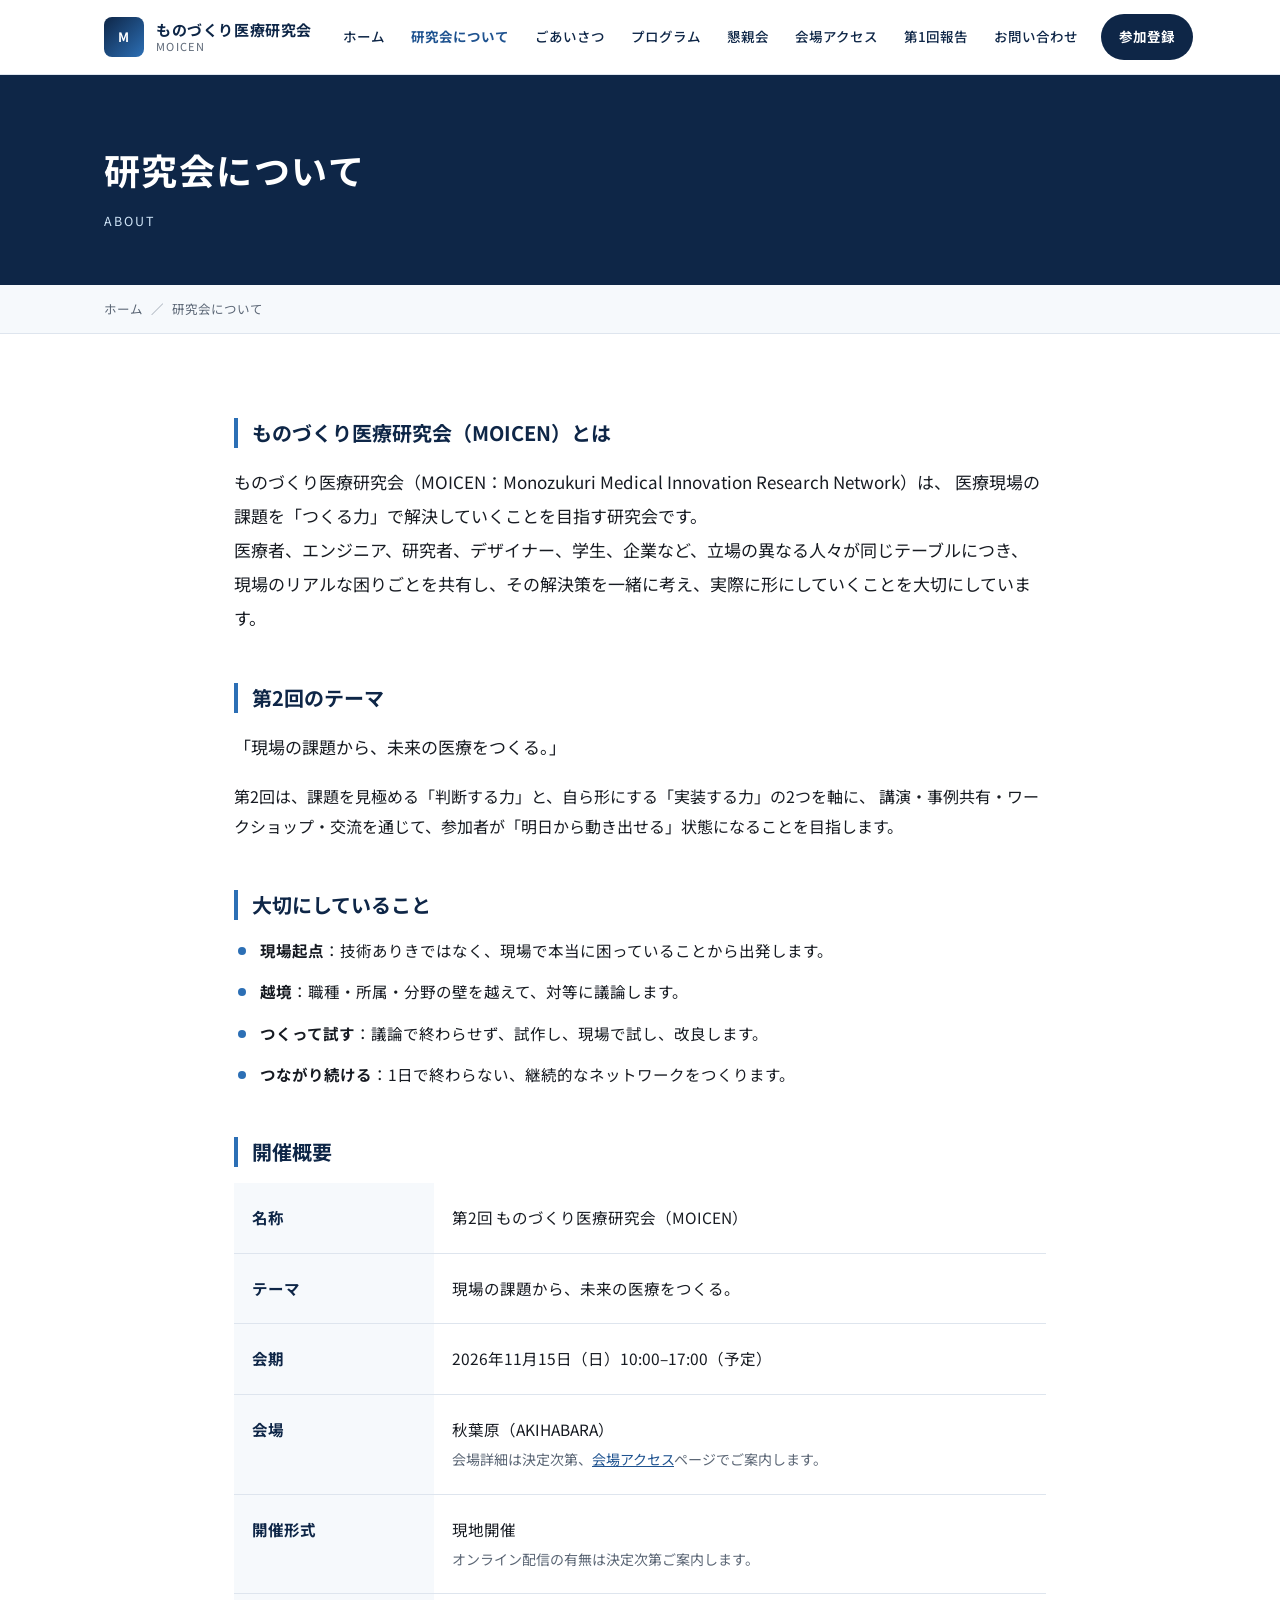
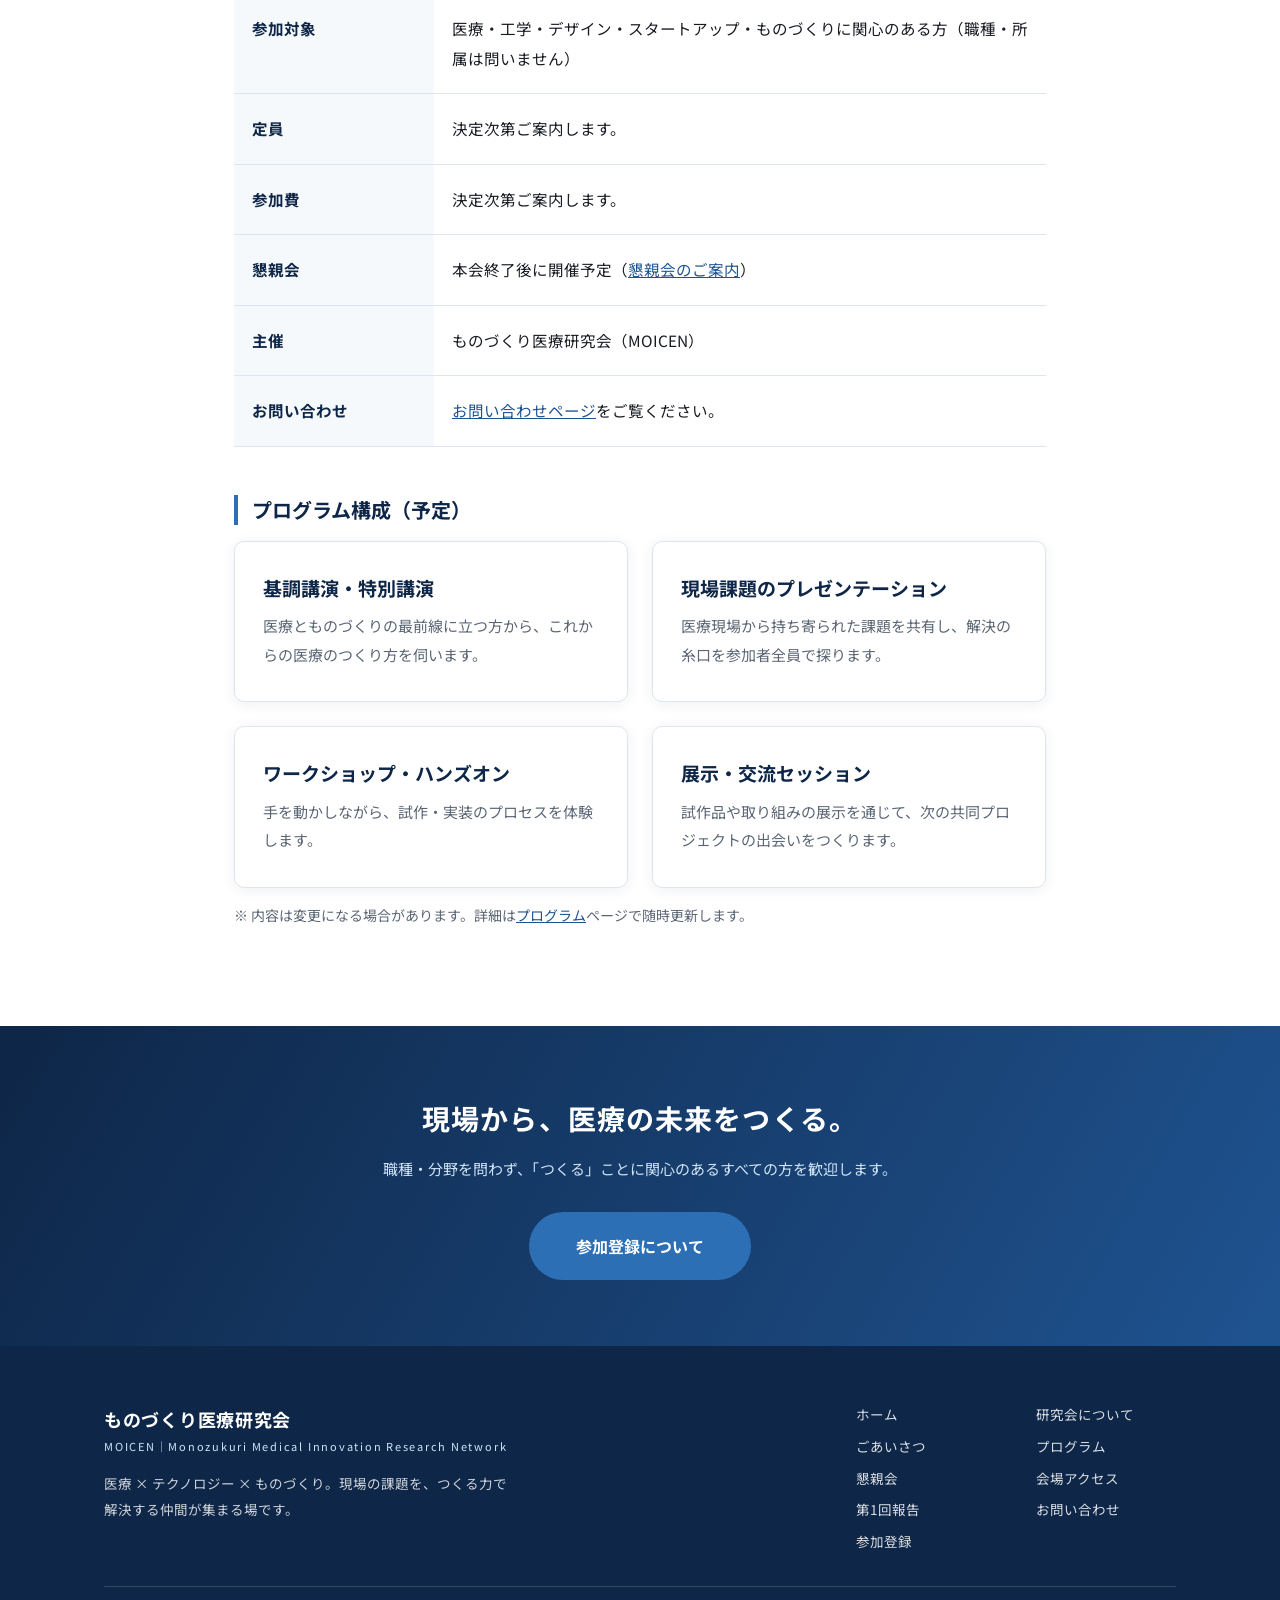
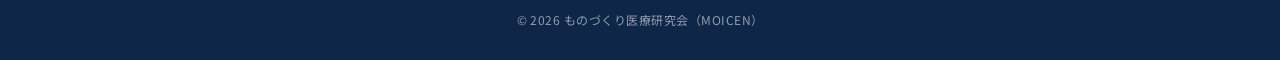
==== about.html @ 5b95f93e "first commit" ====
<!DOCTYPE html>
<html lang="ja">
<head>
<meta charset="UTF-8">
<meta name="viewport" content="width=device-width, initial-scale=1">
<title>研究会について｜第2回 ものづくり医療研究会（MOICEN）</title>
<meta name="description" content="ものづくり医療研究会（MOICEN）の理念と、第2回の開催概要・プログラム構成をご紹介します。">
<meta property="og:title" content="研究会について｜第2回 ものづくり医療研究会（MOICEN）">
<meta property="og:description" content="ものづくり医療研究会（MOICEN）の理念と、第2回の開催概要・プログラム構成をご紹介します。">
<meta property="og:image" content="images/keyvisual.jpg">
<meta property="og:type" content="website">
<link rel="preconnect" href="https://fonts.googleapis.com">
<link rel="preconnect" href="https://fonts.gstatic.com" crossorigin>
<link href="https://fonts.googleapis.com/css2?family=Noto+Sans+JP:wght@400;500;700&display=swap" rel="stylesheet">
<link rel="stylesheet" href="assets/style.css">
</head>
<body>
<header class="site-header">
  <div class="wrap header-inner">
    <a class="brand" href="index.html">
      <span class="brand-mark">M</span>
      <span class="brand-text">
        <span class="brand-name">ものづくり医療研究会</span>
        <span class="brand-sub">MOICEN</span>
      </span>
    </a>
    <button class="nav-toggle" type="button" aria-label="メニューを開く" aria-expanded="false" aria-controls="globalNav"><span></span></button>
    <nav class="nav" id="globalNav">
      <a href="index.html">ホーム</a>
      <a href="about.html" class="current">研究会について</a>
      <a href="greeting.html">ごあいさつ</a>
      <a href="program.html">プログラム</a>
      <a href="social.html">懇親会</a>
      <a href="access.html">会場アクセス</a>
      <a href="report-1st.html">第1回報告</a>
      <a href="contact.html">お問い合わせ</a>
      <a href="registration.html" class="nav-cta">参加登録</a>
    </nav>
  </div>
</header>
<section class="page-head">
  <div class="wrap">
    <h1>研究会について</h1>
    <p>ABOUT</p>
  </div>
</section>
<div class="breadcrumb">
  <ol>
    <li><a href="index.html">ホーム</a></li>
    <li>研究会について</li>
  </ol>
</div>
<section class="section">
  <div class="wrap narrow">
    <h2 class="block-title">ものづくり医療研究会（MOICEN）とは</h2>
    <p class="lead">
      ものづくり医療研究会（MOICEN：Monozukuri Medical Innovation Research Network）は、
      医療現場の課題を「つくる力」で解決していくことを目指す研究会です。<br>
      医療者、エンジニア、研究者、デザイナー、学生、企業など、立場の異なる人々が同じテーブルにつき、
      現場のリアルな困りごとを共有し、その解決策を一緒に考え、実際に形にしていくことを大切にしています。
    </p>

    <h2 class="block-title">第2回のテーマ</h2>
    <p class="lead">「現場の課題から、未来の医療をつくる。」</p>
    <p>
      第2回は、課題を見極める「判断する力」と、自ら形にする「実装する力」の2つを軸に、
      講演・事例共有・ワークショップ・交流を通じて、参加者が「明日から動き出せる」状態になることを目指します。
    </p>

    <h2 class="block-title">大切にしていること</h2>
    <ul class="check">
      <li><strong>現場起点</strong>：技術ありきではなく、現場で本当に困っていることから出発します。</li>
      <li><strong>越境</strong>：職種・所属・分野の壁を越えて、対等に議論します。</li>
      <li><strong>つくって試す</strong>：議論で終わらせず、試作し、現場で試し、改良します。</li>
      <li><strong>つながり続ける</strong>：1日で終わらない、継続的なネットワークをつくります。</li>
    </ul>

    <h2 class="block-title">開催概要</h2>
    <table class="table-outline">
      <tr><th>名称</th><td>第2回 ものづくり医療研究会（MOICEN）</td></tr>
      <tr><th>テーマ</th><td>現場の課題から、未来の医療をつくる。</td></tr>
      <tr><th>会期</th><td>2026年11月15日（日）10:00–17:00（予定）</td></tr>
      <tr><th>会場</th><td>秋葉原（AKIHABARA）<br><span class="muted">会場詳細は決定次第、<a href="access.html">会場アクセス</a>ページでご案内します。</span></td></tr>
      <tr><th>開催形式</th><td>現地開催<br><span class="muted">オンライン配信の有無は決定次第ご案内します。</span></td></tr>
      <tr><th>参加対象</th><td>医療・工学・デザイン・スタートアップ・ものづくりに関心のある方（職種・所属は問いません）</td></tr>
      <tr><th>定員</th><td>決定次第ご案内します。</td></tr>
      <tr><th>参加費</th><td>決定次第ご案内します。</td></tr>
      <tr><th>懇親会</th><td>本会終了後に開催予定（<a href="social.html">懇親会のご案内</a>）</td></tr>
      <tr><th>主催</th><td>ものづくり医療研究会（MOICEN）</td></tr>
      <tr><th>お問い合わせ</th><td><a href="contact.html">お問い合わせページ</a>をご覧ください。</td></tr>
    </table>

    <h2 class="block-title">プログラム構成（予定）</h2>
    <div class="grid grid-2" style="margin-bottom:8px;">
      <div class="card">
        <h3>基調講演・特別講演</h3>
        <p>医療とものづくりの最前線に立つ方から、これからの医療のつくり方を伺います。</p>
      </div>
      <div class="card">
        <h3>現場課題のプレゼンテーション</h3>
        <p>医療現場から持ち寄られた課題を共有し、解決の糸口を参加者全員で探ります。</p>
      </div>
      <div class="card">
        <h3>ワークショップ・ハンズオン</h3>
        <p>手を動かしながら、試作・実装のプロセスを体験します。</p>
      </div>
      <div class="card">
        <h3>展示・交流セッション</h3>
        <p>試作品や取り組みの展示を通じて、次の共同プロジェクトの出会いをつくります。</p>
      </div>
    </div>
    <p class="muted">※ 内容は変更になる場合があります。詳細は<a href="program.html">プログラム</a>ページで随時更新します。</p>
  </div>
</section>

<section class="cta-band">
  <div class="wrap">
    <h2>現場から、医療の未来をつくる。</h2>
    <p>職種・分野を問わず、「つくる」ことに関心のあるすべての方を歓迎します。</p>
    <a class="btn btn-primary btn-lg" href="registration.html">参加登録について</a>
  </div>
</section>
<footer class="site-footer">
  <div class="wrap">
    <div class="footer-top">
      <div class="footer-brand">
        <div class="name">ものづくり医療研究会</div>
        <div class="en">MOICEN｜Monozukuri Medical Innovation Research Network</div>
        <p>医療 × テクノロジー × ものづくり。現場の課題を、つくる力で解決する仲間が集まる場です。</p>
      </div>
      <nav class="footer-nav">
      <a href="index.html">ホーム</a>
      <a href="about.html">研究会について</a>
      <a href="greeting.html">ごあいさつ</a>
      <a href="program.html">プログラム</a>
      <a href="social.html">懇親会</a>
      <a href="access.html">会場アクセス</a>
      <a href="report-1st.html">第1回報告</a>
      <a href="contact.html">お問い合わせ</a>
      <a href="registration.html">参加登録</a>
      </nav>
    </div>
    <div class="copyright">&copy; 2026 ものづくり医療研究会（MOICEN）</div>
  </div>
</footer>
<script src="assets/script.js"></script>
</body>
</html>
---- assets/style.css ----
@charset "UTF-8";

/* =========================================================
   第2回 ものづくり医療研究会 (MOICEN) 公式サイト
   共通スタイルシート
   ========================================================= */

:root {
  --navy:       #0E2647;
  --navy-2:     #1B3A63;
  --blue:       #2C6FB5;
  --blue-dark:  #1F5390;
  --blue-light: #CFE4F7;
  --sky:        #EAF4FC;
  --ink:        #171B22;
  --gray:       #5B6675;
  --gray-light: #8A94A3;
  --line:       #DEE5EE;
  --bg:         #FFFFFF;
  --bg-soft:    #F6F9FC;
  --accent:     #E2574C;

  --wrap: 1120px;
  --radius: 10px;
  --shadow: 0 2px 14px rgba(14, 38, 71, .07);
  --shadow-lg: 0 10px 40px rgba(14, 38, 71, .12);

  --font-jp: "Noto Sans JP", "Hiragino Kaku Gothic ProN", "Hiragino Sans",
             "Yu Gothic", "Meiryo", system-ui, sans-serif;
}

* { box-sizing: border-box; }

html { scroll-behavior: smooth; }

body {
  margin: 0;
  font-family: var(--font-jp);
  color: var(--ink);
  background: var(--bg);
  font-size: 16px;
  line-height: 1.9;
  -webkit-font-smoothing: antialiased;
  text-align: left;
  line-break: strict;
  overflow-wrap: break-word;
}

img { max-width: 100%; height: auto; display: block; }
a { color: var(--blue-dark); }
a:hover { opacity: .8; }

.wrap { width: 100%; max-width: var(--wrap); margin: 0 auto; padding: 0 24px; }
.narrow { max-width: 860px; }

/* ---------- ヘッダー ---------- */
.site-header {
  position: sticky; top: 0; z-index: 100;
  background: rgba(255,255,255,.96);
  backdrop-filter: blur(8px);
  border-bottom: 1px solid var(--line);
}
.header-inner {
  display: flex; align-items: center; justify-content: space-between;
  gap: 20px; height: 74px;
}
.brand { display: flex; align-items: center; gap: 12px; text-decoration: none; color: var(--navy); }
.brand-mark {
  width: 40px; height: 40px; flex: none; border-radius: 8px;
  background: linear-gradient(135deg, var(--navy) 0%, var(--blue) 100%);
  color: #fff; font-weight: 700; font-size: 13px; letter-spacing: .02em;
  display: grid; place-items: center;
}
.brand-text { line-height: 1.25; }
.brand-name { display: block; font-weight: 700; font-size: 15px; letter-spacing: .04em; white-space: nowrap; }
.brand-sub  { display: block; font-size: 11px; color: var(--gray); letter-spacing: .12em; }

.nav { display: flex; align-items: center; gap: 4px; }
.nav a {
  display: block; padding: 8px 11px; font-size: 13.5px; font-weight: 500;
  color: var(--navy); text-decoration: none; border-radius: 6px; white-space: nowrap;
}
.nav a:hover { background: var(--sky); opacity: 1; }
.nav a.current { color: var(--blue-dark); font-weight: 700; }
.nav .nav-cta {
  margin-left: 8px; background: var(--navy); color: #fff; padding: 10px 18px;
  border-radius: 999px; font-weight: 700;
}
.nav .nav-cta:hover { background: var(--blue-dark); }

.nav-toggle {
  display: none; width: 44px; height: 44px; border: 1px solid var(--line);
  background: #fff; border-radius: 8px; cursor: pointer; padding: 0;
}
.nav-toggle span, .nav-toggle span::before, .nav-toggle span::after {
  display: block; width: 20px; height: 2px; background: var(--navy);
  margin: 0 auto; position: relative; transition: .2s;
}
.nav-toggle span::before { content: ""; position: absolute; top: -6px; }
.nav-toggle span::after  { content: ""; position: absolute; top: 6px; }

@media (max-width: 1040px) {
  .nav a { padding: 8px 8px; font-size: 12.5px; }
  .nav .nav-cta { padding: 9px 14px; }
}
@media (max-width: 900px) {
  .nav-toggle { display: block; }
  .nav {
    position: absolute; left: 0; right: 0; top: 74px;
    flex-direction: column; align-items: stretch; gap: 0;
    background: #fff; border-bottom: 1px solid var(--line);
    box-shadow: var(--shadow); padding: 8px 16px 20px;
    display: none;
  }
  .nav.open { display: flex; }
  .nav a { padding: 14px 8px; font-size: 15px; border-bottom: 1px solid var(--line); border-radius: 0; }
  .nav .nav-cta { margin: 14px 0 0; text-align: center; border: 0; border-radius: 999px; }
}

/* ---------- ヒーロー（トップ） ---------- */
.hero { position: relative; background: var(--navy); overflow: hidden; }
.hero-media { position: absolute; inset: 0; }
.hero-media img { width: 100%; height: 100%; object-fit: cover; object-position: center 38%; }
.hero-media::after {
  content: ""; position: absolute; inset: 0;
  background: linear-gradient(105deg, rgba(8,24,46,.88) 0%, rgba(10,32,60,.72) 45%, rgba(14,45,84,.35) 100%);
}
.hero-inner { position: relative; padding: 96px 0 80px; color: #fff; }
.hero-eyebrow {
  display: inline-block; font-size: 13px; letter-spacing: .18em; font-weight: 700;
  border: 1px solid rgba(255,255,255,.5); border-radius: 999px; padding: 6px 16px; margin-bottom: 26px;
}
.hero h1 {
  margin: 0 0 8px; font-size: clamp(30px, 5.2vw, 56px); line-height: 1.25;
  font-weight: 700; letter-spacing: .02em;
}
.hero .hero-en { font-size: 12.5px; letter-spacing: .16em; color: var(--blue-light); margin: 0 0 28px; }
.hero-lead { font-size: clamp(17px, 2.4vw, 23px); font-weight: 500; line-height: 1.7; margin: 0 0 32px; max-width: 30em; }
.hero-facts { display: flex; flex-wrap: wrap; gap: 10px 12px; margin-bottom: 34px; }
.hero-facts span {
  background: rgba(255,255,255,.12); border: 1px solid rgba(255,255,255,.25);
  border-radius: 999px; padding: 8px 18px; font-size: 14px; font-weight: 500;
}
.hero-actions { display: flex; flex-wrap: wrap; gap: 12px; }
@media (max-width: 700px) { .hero-inner { padding: 64px 0 56px; } }

/* ---------- ページヘッダー（下層） ---------- */
.page-head { background: var(--navy); color: #fff; padding: 60px 0 52px; }
.page-head h1 { margin: 0 0 6px; font-size: clamp(24px, 3.6vw, 36px); letter-spacing: .04em; }
.page-head p { margin: 0; font-size: 12.5px; letter-spacing: .16em; color: var(--blue-light); }

.breadcrumb { background: var(--bg-soft); border-bottom: 1px solid var(--line); font-size: 12.5px; color: var(--gray); }
.breadcrumb ol { list-style: none; display: flex; flex-wrap: wrap; gap: 8px; margin: 0; padding: 12px 24px; max-width: var(--wrap); margin-inline: auto; }
.breadcrumb li::after { content: "／"; margin-left: 8px; color: var(--gray-light); }
.breadcrumb li:last-child::after { content: ""; }
.breadcrumb a { color: var(--gray); text-decoration: none; }

/* ---------- ボタン ---------- */
.btn {
  display: inline-flex; align-items: center; justify-content: center; gap: 8px;
  padding: 15px 34px; border-radius: 999px; font-weight: 700; font-size: 15px;
  text-decoration: none; border: 1.5px solid transparent; transition: .18s; cursor: pointer;
}
.btn-primary { background: var(--blue); color: #fff; }
.btn-primary:hover { background: var(--blue-dark); opacity: 1; }
.btn-ghost { border-color: rgba(255,255,255,.6); color: #fff; }
.btn-ghost:hover { background: rgba(255,255,255,.12); opacity: 1; }
.btn-outline { border-color: var(--navy); color: var(--navy); background: #fff; }
.btn-outline:hover { background: var(--navy); color: #fff; opacity: 1; }
.btn-lg { padding: 18px 46px; font-size: 16px; }
.btn[aria-disabled="true"] { background: #C7D0DB; border-color: #C7D0DB; color: #fff; pointer-events: none; }

/* ---------- セクション共通 ---------- */
.section { padding: 84px 0; }
.section-soft { background: var(--bg-soft); }
.section-sky { background: var(--sky); }
@media (max-width: 700px) { .section { padding: 56px 0; } }

.section-title { margin: 0 0 8px; font-size: clamp(22px, 3.2vw, 32px); letter-spacing: .04em; color: var(--navy); }
.section-en { margin: 0 0 36px; font-size: 12px; letter-spacing: .2em; color: var(--blue); font-weight: 700; }
.section-head { margin-bottom: 40px; }
.section-head .section-en { margin-bottom: 6px; }
.section-head .section-title { margin-bottom: 0; }
.lead { font-size: 17px; line-height: 2; color: var(--ink); }

h2.block-title {
  font-size: 20px; color: var(--navy); margin: 48px 0 16px; padding-left: 14px;
  border-left: 4px solid var(--blue); line-height: 1.5;
}
h2.block-title:first-child { margin-top: 0; }
h3.sub-title { font-size: 17px; color: var(--navy-2); margin: 32px 0 10px; }

/* ---------- お知らせ ---------- */
.news-list { list-style: none; margin: 0; padding: 0; }
.news-list li { border-bottom: 1px solid var(--line); padding: 18px 4px; display: flex; gap: 20px; flex-wrap: wrap; }
.news-list time { color: var(--gray); font-size: 14px; min-width: 110px; letter-spacing: .04em; }
.news-tag {
  font-size: 11px; font-weight: 700; letter-spacing: .08em; padding: 3px 10px; border-radius: 4px;
  background: var(--sky); color: var(--blue-dark); align-self: center;
}
.news-tag.is-new { background: var(--accent); color: #fff; }
.news-body { flex: 1 1 320px; }

/* ---------- 概要テーブル ---------- */
.table-outline { width: 100%; border-collapse: collapse; background: #fff; }
.table-outline th, .table-outline td {
  border-bottom: 1px solid var(--line); padding: 20px 18px; text-align: left; vertical-align: top; font-size: 15.5px;
}
.table-outline th { width: 200px; background: var(--bg-soft); color: var(--navy); font-weight: 700; white-space: nowrap; }
@media (max-width: 640px) {
  .table-outline th, .table-outline td { display: block; width: 100%; border-bottom: 0; padding: 14px 16px; }
  .table-outline th { padding-bottom: 4px; }
  .table-outline tr { display: block; border-bottom: 1px solid var(--line); }
}

/* ---------- カード ---------- */
.grid { display: grid; gap: 24px; }
.grid-2 { grid-template-columns: repeat(2, 1fr); }
.grid-3 { grid-template-columns: repeat(3, 1fr); }
@media (max-width: 860px) { .grid-2, .grid-3 { grid-template-columns: 1fr; } }

.card {
  background: #fff; border: 1px solid var(--line); border-radius: var(--radius);
  padding: 32px 28px; box-shadow: var(--shadow);
}
.card h3 { margin: 0 0 10px; font-size: 19px; color: var(--navy); line-height: 1.5; }
.card p { margin: 0; font-size: 15px; color: var(--gray); }
.card-icon {
  width: 54px; height: 54px; border-radius: 50%; background: var(--blue-light);
  display: grid; place-items: center; margin-bottom: 18px; font-size: 22px; color: var(--navy);
}
.card-num { font-size: 12px; font-weight: 700; letter-spacing: .18em; color: var(--blue); display: block; margin-bottom: 8px; }

/* ---------- 訴求ブロック ---------- */
.pillars { display: grid; grid-template-columns: repeat(2, 1fr); gap: 28px; }
@media (max-width: 860px) { .pillars { grid-template-columns: 1fr; } }
.pillar { background: #fff; border-radius: var(--radius); padding: 34px 30px; border: 1px solid var(--line); }
.pillar .label { font-size: 14px; color: var(--gray); }
.pillar .power { font-size: 25px; font-weight: 700; color: var(--navy); margin: 4px 0 14px; letter-spacing: .02em; }
.pillar p { margin: 0; font-size: 15px; color: var(--gray); }

/* ---------- タイムテーブル ---------- */
.timetable { width: 100%; border-collapse: collapse; }
.timetable th, .timetable td { border: 1px solid var(--line); padding: 16px; font-size: 15px; vertical-align: top; }
.timetable thead th { background: var(--navy); color: #fff; font-weight: 700; }
.timetable td.time { width: 150px; white-space: nowrap; color: var(--blue-dark); font-weight: 700; background: var(--bg-soft); }
@media (max-width: 640px) {
  .timetable, .timetable tbody, .timetable tr, .timetable td { display: block; width: 100%; }
  .timetable thead { display: none; }
  .timetable tr { margin-bottom: 14px; border: 1px solid var(--line); border-radius: 8px; overflow: hidden; }
  .timetable td { border: 0; border-bottom: 1px solid var(--line); }
  .timetable td.time { width: 100%; }
}

/* ---------- 準備中バッジ ---------- */
.coming {
  border: 1px dashed var(--blue); background: var(--sky); border-radius: var(--radius);
  padding: 30px 26px; text-align: center; color: var(--navy);
}
.coming strong { display: block; font-size: 17px; margin-bottom: 6px; letter-spacing: .04em; }
.coming p { margin: 0; font-size: 14.5px; color: var(--gray); }

.notice {
  background: #fff; border: 1px solid var(--line); border-left: 4px solid var(--accent);
  border-radius: 6px; padding: 20px 22px; font-size: 15px;
}
.notice p:first-child { margin-top: 0; }
.notice p:last-child { margin-bottom: 0; }

/* ---------- 定義リスト・箇条書き ---------- */
ul.check { list-style: none; padding: 0; margin: 0; }
ul.check li { position: relative; padding-left: 26px; margin-bottom: 12px; font-size: 15.5px; }
ul.check li::before {
  content: ""; position: absolute; left: 4px; top: .72em;
  width: 8px; height: 8px; border-radius: 50%; background: var(--blue);
}
ol.steps { counter-reset: step; list-style: none; padding: 0; margin: 0; }
ol.steps li { position: relative; padding-left: 52px; margin-bottom: 26px; }
ol.steps li::before {
  counter-increment: step; content: "STEP " counter(step);
  position: absolute; left: 0; top: 2px; font-size: 10.5px; font-weight: 700;
  color: #fff; background: var(--blue); border-radius: 4px; padding: 3px 6px; letter-spacing: .06em;
}
ol.steps h3 { margin: 0 0 4px; font-size: 17px; color: var(--navy); }
ol.steps p { margin: 0; font-size: 15px; color: var(--gray); }

/* ---------- CTA 帯 ---------- */
.cta-band { background: linear-gradient(120deg, var(--navy) 0%, var(--blue-dark) 100%); color: #fff; padding: 66px 0; text-align: center; }
.cta-band h2 { margin: 0 0 10px; font-size: clamp(20px, 3vw, 28px); letter-spacing: .04em; }
.cta-band p { margin: 0 0 28px; color: var(--blue-light); font-size: 15px; }

/* ---------- フッター ---------- */
.site-footer { background: var(--navy); color: rgba(255,255,255,.8); padding: 56px 0 28px; font-size: 14px; }
.footer-top { display: flex; flex-wrap: wrap; gap: 40px; justify-content: space-between; padding-bottom: 32px; border-bottom: 1px solid rgba(255,255,255,.16); }
.footer-brand .name { color: #fff; font-size: 18px; font-weight: 700; letter-spacing: .04em; }
.footer-brand .en { font-size: 11px; letter-spacing: .16em; color: var(--blue-light); }
.footer-brand p { margin: 14px 0 0; font-size: 13.5px; max-width: 30em; }
.footer-nav { display: grid; grid-template-columns: repeat(2, minmax(140px, auto)); gap: 6px 40px; }
.footer-nav a { color: rgba(255,255,255,.85); text-decoration: none; font-size: 13.5px; }
.footer-nav a:hover { color: #fff; }
.copyright { padding-top: 22px; font-size: 12px; color: rgba(255,255,255,.55); text-align: center; letter-spacing: .04em; }

/* ---------- ユーティリティ ---------- */
.mt-0 { margin-top: 0; }
.mb-0 { margin-bottom: 0; }
.center { text-align: center; }
.muted { color: var(--gray); font-size: 14px; }
.edit-note { font-size: 12.5px; color: var(--gray-light); }
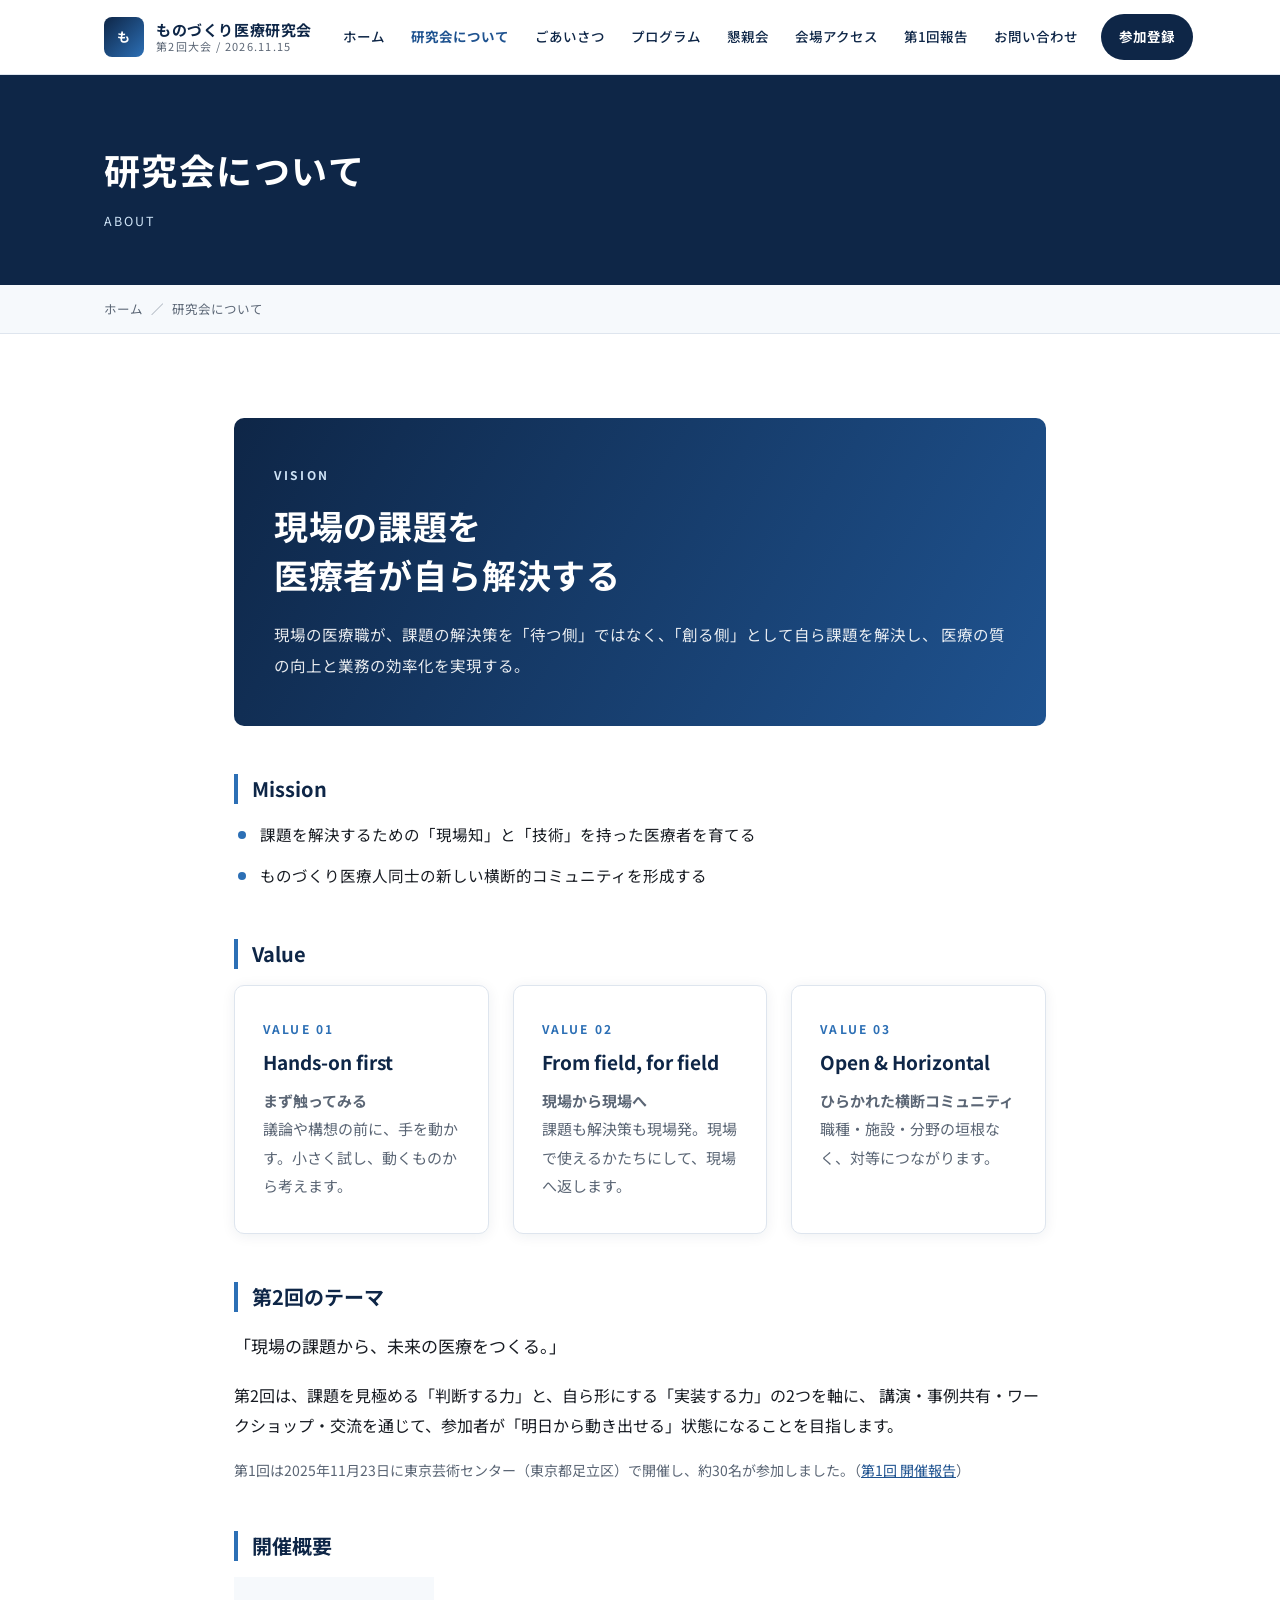
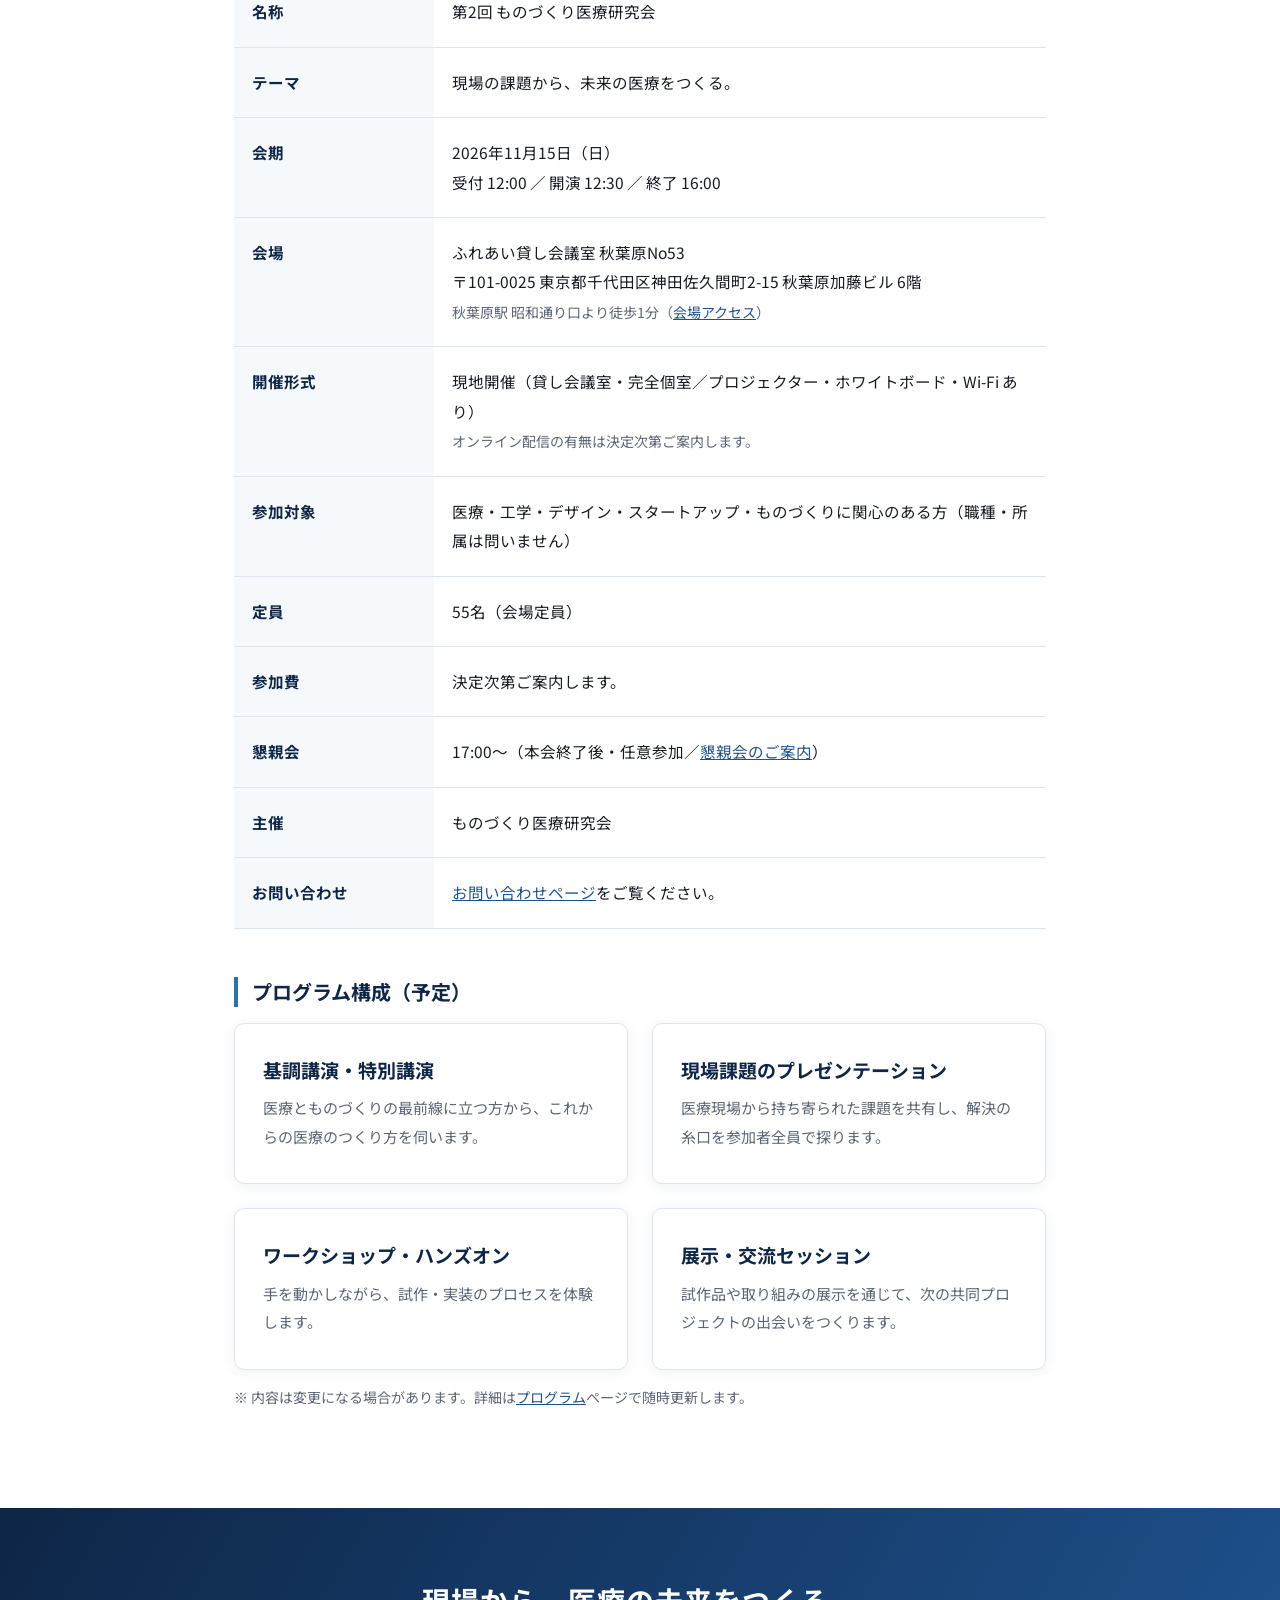
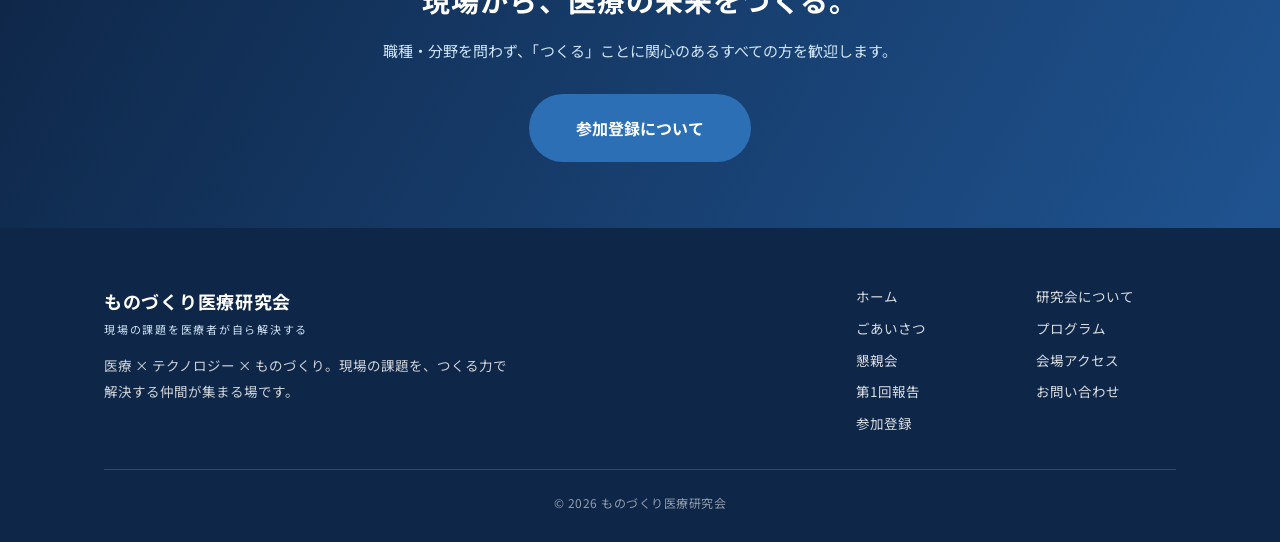
==== commit 19556c00: "modified about" ====
--- a/about.html
+++ b/about.html
@@ -3,10 +3,10 @@
 <head>
 <meta charset="UTF-8">
 <meta name="viewport" content="width=device-width, initial-scale=1">
-<title>研究会について｜第2回 ものづくり医療研究会（MOICEN）</title>
-<meta name="description" content="ものづくり医療研究会（MOICEN）の理念と、第2回の開催概要・プログラム構成をご紹介します。">
-<meta property="og:title" content="研究会について｜第2回 ものづくり医療研究会（MOICEN）">
-<meta property="og:description" content="ものづくり医療研究会（MOICEN）の理念と、第2回の開催概要・プログラム構成をご紹介します。">
+<title>研究会について｜第2回 ものづくり医療研究会</title>
+<meta name="description" content="ものづくり医療研究会の理念と、第2回の開催概要・プログラム構成をご紹介します。">
+<meta property="og:title" content="研究会について｜第2回 ものづくり医療研究会">
+<meta property="og:description" content="ものづくり医療研究会の理念と、第2回の開催概要・プログラム構成をご紹介します。">
 <meta property="og:image" content="images/keyvisual.jpg">
 <meta property="og:type" content="website">
 <link rel="preconnect" href="https://fonts.googleapis.com">
@@ -18,10 +18,10 @@
 <header class="site-header">
   <div class="wrap header-inner">
     <a class="brand" href="index.html">
-      <span class="brand-mark">M</span>
+      <span class="brand-mark">も</span>
       <span class="brand-text">
         <span class="brand-name">ものづくり医療研究会</span>
-        <span class="brand-sub">MOICEN</span>
+        <span class="brand-sub">第2回大会 / 2026.11.15</span>
       </span>
     </a>
     <button class="nav-toggle" type="button" aria-label="メニューを開く" aria-expanded="false" aria-controls="globalNav"><span></span></button>
@@ -52,13 +52,39 @@
 </div>
 <section class="section">
   <div class="wrap narrow">
-    <h2 class="block-title">ものづくり医療研究会（MOICEN）とは</h2>
-    <p class="lead">
-      ものづくり医療研究会（MOICEN：Monozukuri Medical Innovation Research Network）は、
-      医療現場の課題を「つくる力」で解決していくことを目指す研究会です。<br>
-      医療者、エンジニア、研究者、デザイナー、学生、企業など、立場の異なる人々が同じテーブルにつき、
-      現場のリアルな困りごとを共有し、その解決策を一緒に考え、実際に形にしていくことを大切にしています。
-    </p>
+    <div class="vision">
+      <p class="vision-en">VISION</p>
+      <p class="vision-copy">現場の課題を<br>医療者が自ら解決する</p>
+      <p class="vision-text">
+        現場の医療職が、課題の解決策を「待つ側」ではなく、「創る側」として自ら課題を解決し、
+        医療の質の向上と業務の効率化を実現する。
+      </p>
+    </div>
+
+    <h2 class="block-title">Mission</h2>
+    <ul class="check">
+      <li>課題を解決するための「現場知」と「技術」を持った医療者を育てる</li>
+      <li>ものづくり医療人同士の新しい横断的コミュニティを形成する</li>
+    </ul>
+
+    <h2 class="block-title">Value</h2>
+    <div class="grid grid-3">
+      <div class="card">
+        <span class="card-num">VALUE 01</span>
+        <h3>Hands-on first</h3>
+        <p><strong>まず触ってみる</strong><br>議論や構想の前に、手を動かす。小さく試し、動くものから考えます。</p>
+      </div>
+      <div class="card">
+        <span class="card-num">VALUE 02</span>
+        <h3>From field, for field</h3>
+        <p><strong>現場から現場へ</strong><br>課題も解決策も現場発。現場で使えるかたちにして、現場へ返します。</p>
+      </div>
+      <div class="card">
+        <span class="card-num">VALUE 03</span>
+        <h3>Open &amp; Horizontal</h3>
+        <p><strong>ひらかれた横断コミュニティ</strong><br>職種・施設・分野の垣根なく、対等につながります。</p>
+      </div>
+    </div>
 
     <h2 class="block-title">第2回のテーマ</h2>
     <p class="lead">「現場の課題から、未来の医療をつくる。」</p>
@@ -66,27 +92,22 @@
       第2回は、課題を見極める「判断する力」と、自ら形にする「実装する力」の2つを軸に、
       講演・事例共有・ワークショップ・交流を通じて、参加者が「明日から動き出せる」状態になることを目指します。
     </p>
-
-    <h2 class="block-title">大切にしていること</h2>
-    <ul class="check">
-      <li><strong>現場起点</strong>：技術ありきではなく、現場で本当に困っていることから出発します。</li>
-      <li><strong>越境</strong>：職種・所属・分野の壁を越えて、対等に議論します。</li>
-      <li><strong>つくって試す</strong>：議論で終わらせず、試作し、現場で試し、改良します。</li>
-      <li><strong>つながり続ける</strong>：1日で終わらない、継続的なネットワークをつくります。</li>
-    </ul>
+    <p class="muted">
+      第1回は2025年11月23日に東京芸術センター（東京都足立区）で開催し、約30名が参加しました。（<a href="report-1st.html">第1回 開催報告</a>）
+    </p>
 
     <h2 class="block-title">開催概要</h2>
     <table class="table-outline">
-      <tr><th>名称</th><td>第2回 ものづくり医療研究会（MOICEN）</td></tr>
+      <tr><th>名称</th><td>第2回 ものづくり医療研究会</td></tr>
       <tr><th>テーマ</th><td>現場の課題から、未来の医療をつくる。</td></tr>
-      <tr><th>会期</th><td>2026年11月15日（日）10:00–17:00（予定）</td></tr>
-      <tr><th>会場</th><td>秋葉原（AKIHABARA）<br><span class="muted">会場詳細は決定次第、<a href="access.html">会場アクセス</a>ページでご案内します。</span></td></tr>
-      <tr><th>開催形式</th><td>現地開催<br><span class="muted">オンライン配信の有無は決定次第ご案内します。</span></td></tr>
+      <tr><th>会期</th><td>2026年11月15日（日）<br>受付 12:00 ／ 開演 12:30 ／ 終了 16:00</td></tr>
+      <tr><th>会場</th><td>ふれあい貸し会議室 秋葉原No53<br>〒101-0025 東京都千代田区神田佐久間町2-15 秋葉原加藤ビル 6階<br><span class="muted">秋葉原駅 昭和通り口より徒歩1分（<a href="access.html">会場アクセス</a>）</span></td></tr>
+      <tr><th>開催形式</th><td>現地開催（貸し会議室・完全個室／プロジェクター・ホワイトボード・Wi-Fi あり）<br><span class="muted">オンライン配信の有無は決定次第ご案内します。</span></td></tr>
       <tr><th>参加対象</th><td>医療・工学・デザイン・スタートアップ・ものづくりに関心のある方（職種・所属は問いません）</td></tr>
-      <tr><th>定員</th><td>決定次第ご案内します。</td></tr>
+      <tr><th>定員</th><td>55名（会場定員）</td></tr>
       <tr><th>参加費</th><td>決定次第ご案内します。</td></tr>
-      <tr><th>懇親会</th><td>本会終了後に開催予定（<a href="social.html">懇親会のご案内</a>）</td></tr>
-      <tr><th>主催</th><td>ものづくり医療研究会（MOICEN）</td></tr>
+      <tr><th>懇親会</th><td>17:00〜（本会終了後・任意参加／<a href="social.html">懇親会のご案内</a>）</td></tr>
+      <tr><th>主催</th><td>ものづくり医療研究会</td></tr>
       <tr><th>お問い合わせ</th><td><a href="contact.html">お問い合わせページ</a>をご覧ください。</td></tr>
     </table>
 
@@ -125,7 +146,7 @@
     <div class="footer-top">
       <div class="footer-brand">
         <div class="name">ものづくり医療研究会</div>
-        <div class="en">MOICEN｜Monozukuri Medical Innovation Research Network</div>
+        <div class="en">現場の課題を医療者が自ら解決する</div>
         <p>医療 × テクノロジー × ものづくり。現場の課題を、つくる力で解決する仲間が集まる場です。</p>
       </div>
       <nav class="footer-nav">
@@ -140,7 +161,7 @@
       <a href="registration.html">参加登録</a>
       </nav>
     </div>
-    <div class="copyright">&copy; 2026 ものづくり医療研究会（MOICEN）</div>
+    <div class="copyright">&copy; 2026 ものづくり医療研究会</div>
   </div>
 </footer>
 <script src="assets/script.js"></script>
--- a/assets/style.css
+++ b/assets/style.css
@@ -1,7 +1,7 @@
 @charset "UTF-8";
 
 /* =========================================================
-   第2回 ものづくり医療研究会 (MOICEN) 公式サイト
+   第2回 ものづくり医療研究会 公式サイト
    共通スタイルシート
    ========================================================= */
 
@@ -252,6 +252,24 @@
   .timetable td.time { width: 100%; }
 }
 
+/* ---------- ビジョン ---------- */
+.vision {
+  background: linear-gradient(120deg, var(--navy) 0%, var(--blue-dark) 100%);
+  color: #fff; border-radius: var(--radius); padding: 46px 40px; margin-bottom: 8px;
+}
+.vision-en { margin: 0 0 14px; font-size: 12px; letter-spacing: .22em; font-weight: 700; color: var(--blue-light); }
+.vision-copy { margin: 0 0 20px; font-size: clamp(24px, 3.6vw, 34px); font-weight: 700; line-height: 1.45; letter-spacing: .02em; }
+.vision-text { margin: 0; font-size: 15.5px; line-height: 1.95; color: rgba(255,255,255,.9); }
+@media (max-width: 640px) { .vision { padding: 32px 24px; } }
+
+/* ---------- 地図 ---------- */
+.map-frame {
+  position: relative; border: 1px solid var(--line); border-radius: var(--radius);
+  overflow: hidden; aspect-ratio: 16 / 9; background: var(--bg-soft); margin-bottom: 14px;
+}
+.map-frame iframe { position: absolute; inset: 0; width: 100%; height: 100%; border: 0; }
+@media (max-width: 600px) { .map-frame { aspect-ratio: 4 / 3; } }
+
 /* ---------- 準備中バッジ ---------- */
 .coming {
   border: 1px dashed var(--blue); background: var(--sky); border-radius: var(--radius);
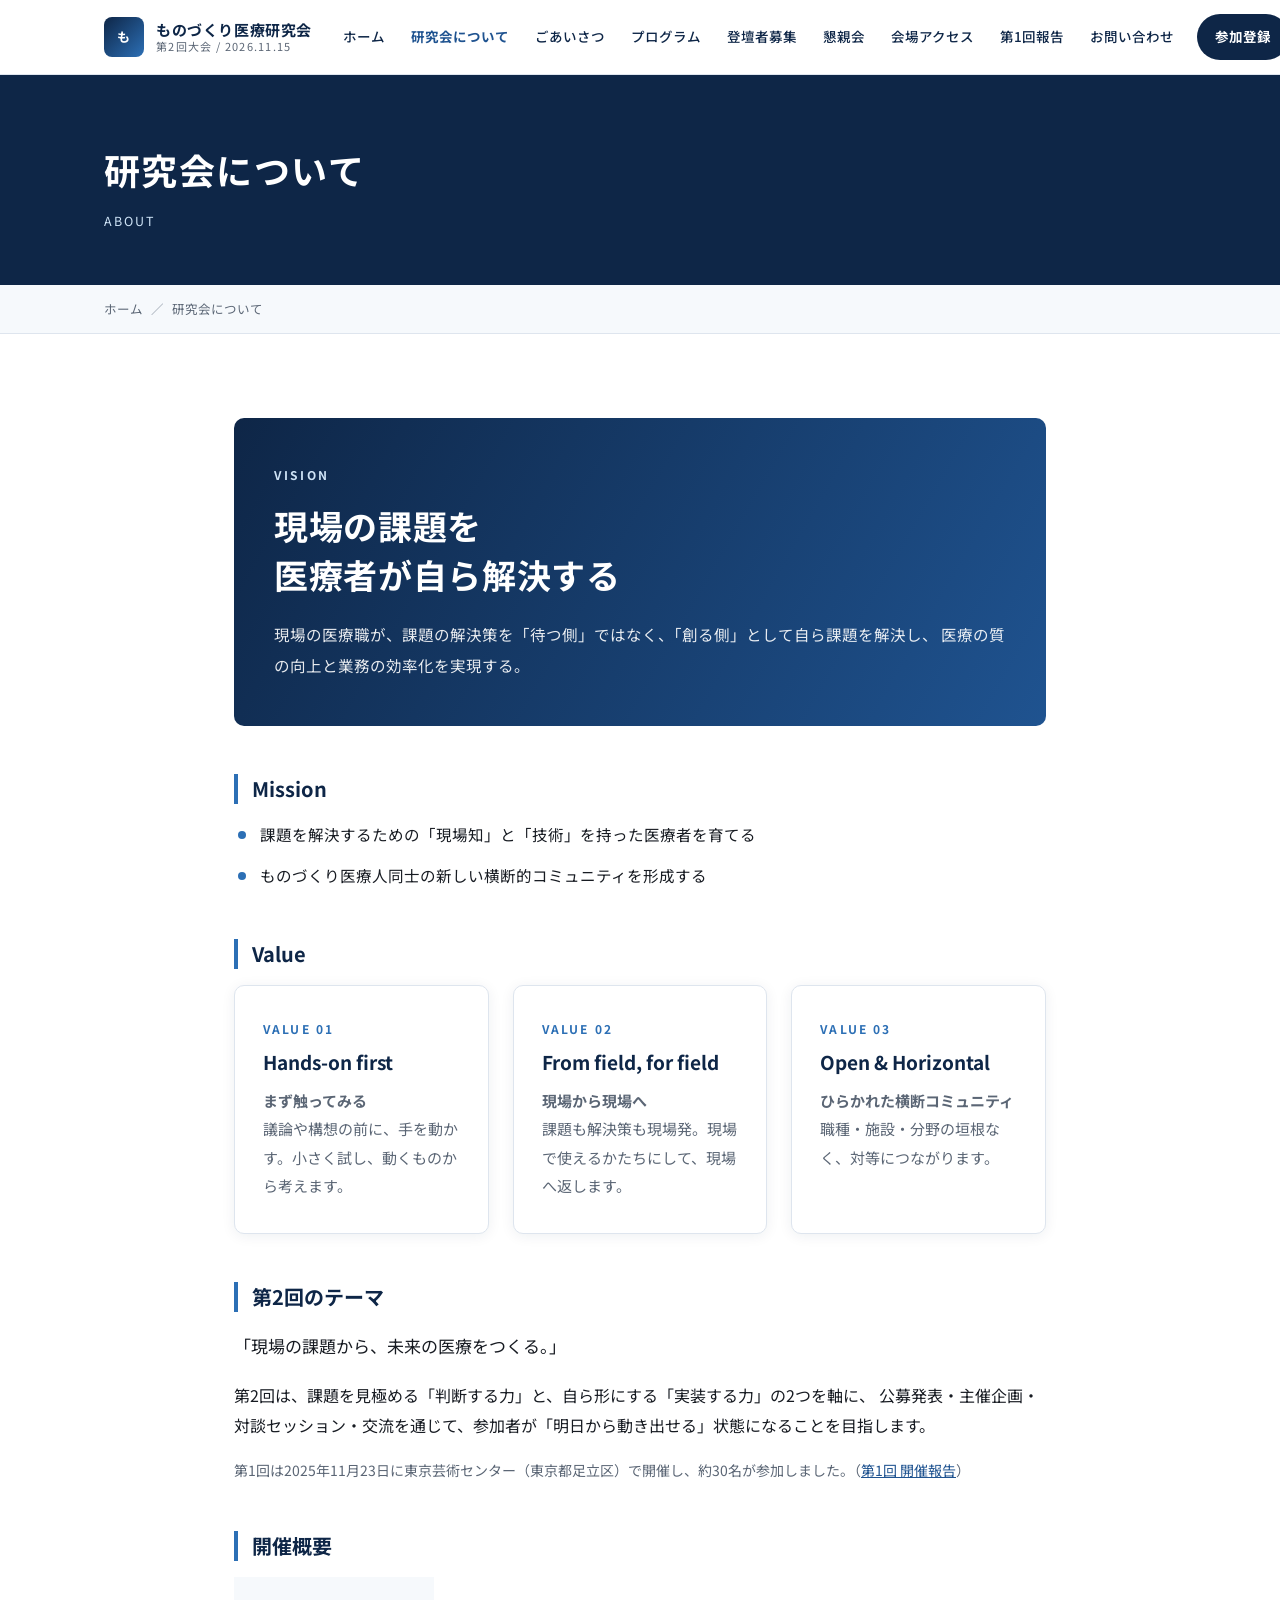
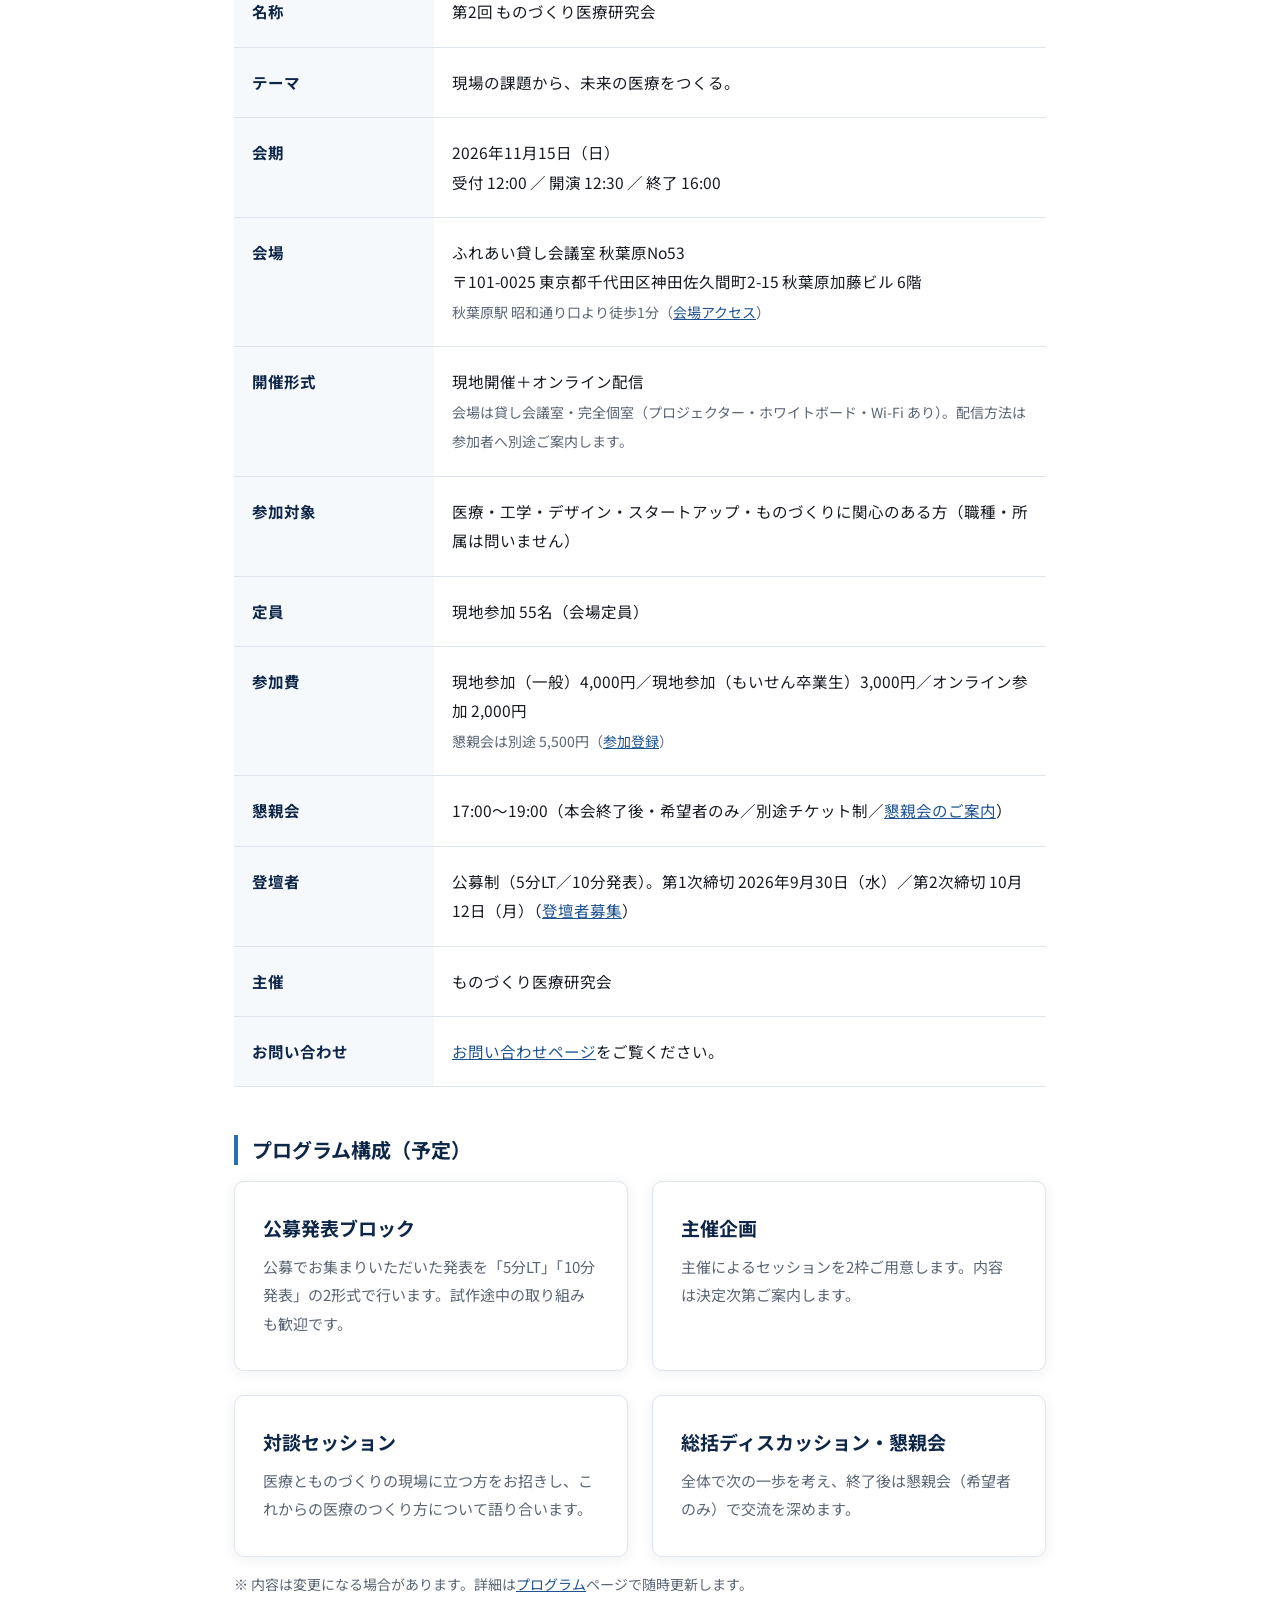
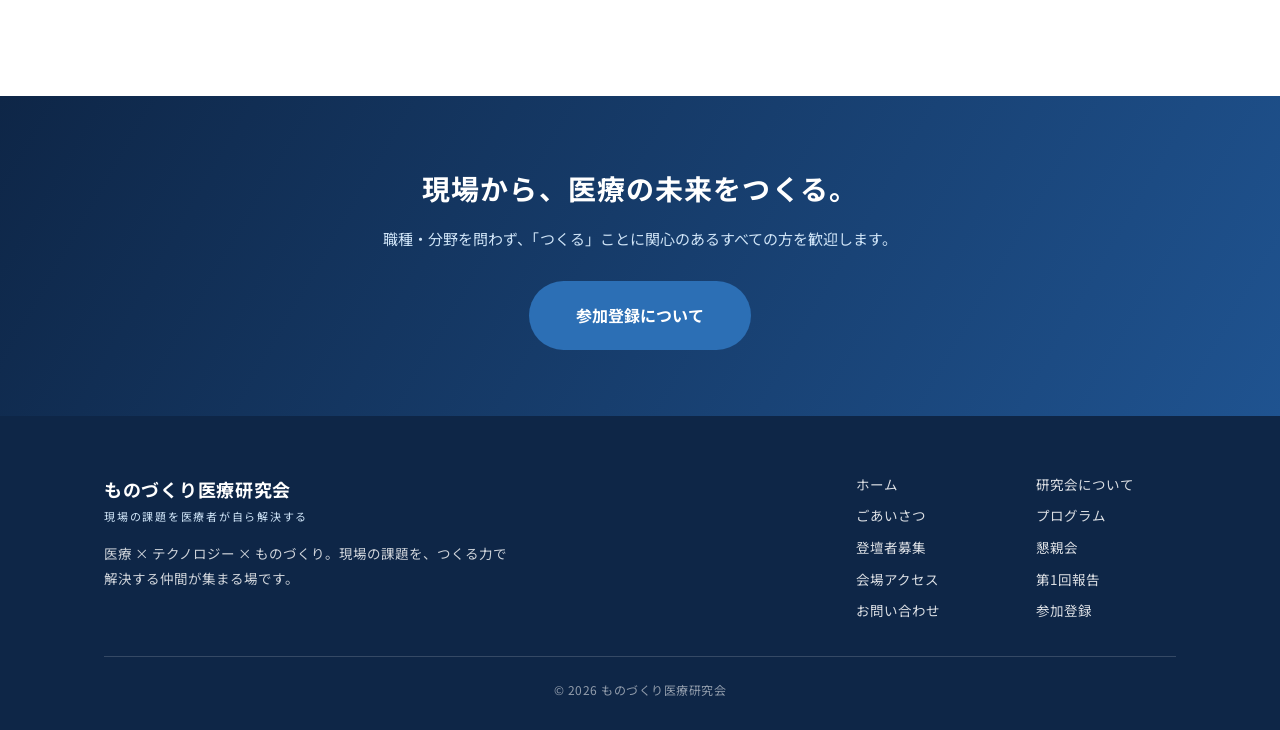
==== commit e0bf7e7c: "第2回の確定情報を反映（公募・オンライン配信・参加費・懇親会・キャンセル規定） - 登壇者募集ページ（call-for-presentations.html）を新設、全ページのナビに追加 - prog" ====
--- a/about.html
+++ b/about.html
@@ -30,6 +30,7 @@
       <a href="about.html" class="current">研究会について</a>
       <a href="greeting.html">ごあいさつ</a>
       <a href="program.html">プログラム</a>
+      <a href="call-for-presentations.html">登壇者募集</a>
       <a href="social.html">懇親会</a>
       <a href="access.html">会場アクセス</a>
       <a href="report-1st.html">第1回報告</a>
@@ -90,7 +91,7 @@
     <p class="lead">「現場の課題から、未来の医療をつくる。」</p>
     <p>
       第2回は、課題を見極める「判断する力」と、自ら形にする「実装する力」の2つを軸に、
-      講演・事例共有・ワークショップ・交流を通じて、参加者が「明日から動き出せる」状態になることを目指します。
+      公募発表・主催企画・対談セッション・交流を通じて、参加者が「明日から動き出せる」状態になることを目指します。
     </p>
     <p class="muted">
       第1回は2025年11月23日に東京芸術センター（東京都足立区）で開催し、約30名が参加しました。（<a href="report-1st.html">第1回 開催報告</a>）
@@ -102,11 +103,12 @@
       <tr><th>テーマ</th><td>現場の課題から、未来の医療をつくる。</td></tr>
       <tr><th>会期</th><td>2026年11月15日（日）<br>受付 12:00 ／ 開演 12:30 ／ 終了 16:00</td></tr>
       <tr><th>会場</th><td>ふれあい貸し会議室 秋葉原No53<br>〒101-0025 東京都千代田区神田佐久間町2-15 秋葉原加藤ビル 6階<br><span class="muted">秋葉原駅 昭和通り口より徒歩1分（<a href="access.html">会場アクセス</a>）</span></td></tr>
-      <tr><th>開催形式</th><td>現地開催（貸し会議室・完全個室／プロジェクター・ホワイトボード・Wi-Fi あり）<br><span class="muted">オンライン配信の有無は決定次第ご案内します。</span></td></tr>
+      <tr><th>開催形式</th><td>現地開催＋オンライン配信<br><span class="muted">会場は貸し会議室・完全個室（プロジェクター・ホワイトボード・Wi-Fi あり）。配信方法は参加者へ別途ご案内します。</span></td></tr>
       <tr><th>参加対象</th><td>医療・工学・デザイン・スタートアップ・ものづくりに関心のある方（職種・所属は問いません）</td></tr>
-      <tr><th>定員</th><td>55名（会場定員）</td></tr>
-      <tr><th>参加費</th><td>決定次第ご案内します。</td></tr>
-      <tr><th>懇親会</th><td>17:00〜（本会終了後・任意参加／<a href="social.html">懇親会のご案内</a>）</td></tr>
+      <tr><th>定員</th><td>現地参加 55名（会場定員）</td></tr>
+      <tr><th>参加費</th><td>現地参加（一般）4,000円／現地参加（もいせん卒業生）3,000円／オンライン参加 2,000円<br><span class="muted">懇親会は別途 5,500円（<a href="registration.html">参加登録</a>）</span></td></tr>
+      <tr><th>懇親会</th><td>17:00〜19:00（本会終了後・希望者のみ／別途チケット制／<a href="social.html">懇親会のご案内</a>）</td></tr>
+      <tr><th>登壇者</th><td>公募制（5分LT／10分発表）。第1次締切 2026年9月30日（水）／第2次締切 10月12日（月）（<a href="call-for-presentations.html">登壇者募集</a>）</td></tr>
       <tr><th>主催</th><td>ものづくり医療研究会</td></tr>
       <tr><th>お問い合わせ</th><td><a href="contact.html">お問い合わせページ</a>をご覧ください。</td></tr>
     </table>
@@ -114,20 +116,20 @@
     <h2 class="block-title">プログラム構成（予定）</h2>
     <div class="grid grid-2" style="margin-bottom:8px;">
       <div class="card">
-        <h3>基調講演・特別講演</h3>
-        <p>医療とものづくりの最前線に立つ方から、これからの医療のつくり方を伺います。</p>
+        <h3>公募発表ブロック</h3>
+        <p>公募でお集まりいただいた発表を「5分LT」「10分発表」の2形式で行います。試作途中の取り組みも歓迎です。</p>
       </div>
       <div class="card">
-        <h3>現場課題のプレゼンテーション</h3>
-        <p>医療現場から持ち寄られた課題を共有し、解決の糸口を参加者全員で探ります。</p>
+        <h3>主催企画</h3>
+        <p>主催によるセッションを2枠ご用意します。内容は決定次第ご案内します。</p>
       </div>
       <div class="card">
-        <h3>ワークショップ・ハンズオン</h3>
-        <p>手を動かしながら、試作・実装のプロセスを体験します。</p>
+        <h3>対談セッション</h3>
+        <p>医療とものづくりの現場に立つ方をお招きし、これからの医療のつくり方について語り合います。</p>
       </div>
       <div class="card">
-        <h3>展示・交流セッション</h3>
-        <p>試作品や取り組みの展示を通じて、次の共同プロジェクトの出会いをつくります。</p>
+        <h3>総括ディスカッション・懇親会</h3>
+        <p>全体で次の一歩を考え、終了後は懇親会（希望者のみ）で交流を深めます。</p>
       </div>
     </div>
     <p class="muted">※ 内容は変更になる場合があります。詳細は<a href="program.html">プログラム</a>ページで随時更新します。</p>
@@ -154,6 +156,7 @@
       <a href="about.html">研究会について</a>
       <a href="greeting.html">ごあいさつ</a>
       <a href="program.html">プログラム</a>
+      <a href="call-for-presentations.html">登壇者募集</a>
       <a href="social.html">懇親会</a>
       <a href="access.html">会場アクセス</a>
       <a href="report-1st.html">第1回報告</a>
--- a/assets/style.css
+++ b/assets/style.css
@@ -293,10 +293,10 @@
   width: 8px; height: 8px; border-radius: 50%; background: var(--blue);
 }
 ol.steps { counter-reset: step; list-style: none; padding: 0; margin: 0; }
-ol.steps li { position: relative; padding-left: 52px; margin-bottom: 26px; }
+ol.steps li { position: relative; padding-left: 74px; margin-bottom: 26px; }
 ol.steps li::before {
   counter-increment: step; content: "STEP " counter(step);
-  position: absolute; left: 0; top: 2px; font-size: 10.5px; font-weight: 700;
+  position: absolute; left: 0; top: 3px; font-size: 10.5px; font-weight: 700; white-space: nowrap;
   color: #fff; background: var(--blue); border-radius: 4px; padding: 3px 6px; letter-spacing: .06em;
 }
 ol.steps h3 { margin: 0 0 4px; font-size: 17px; color: var(--navy); }
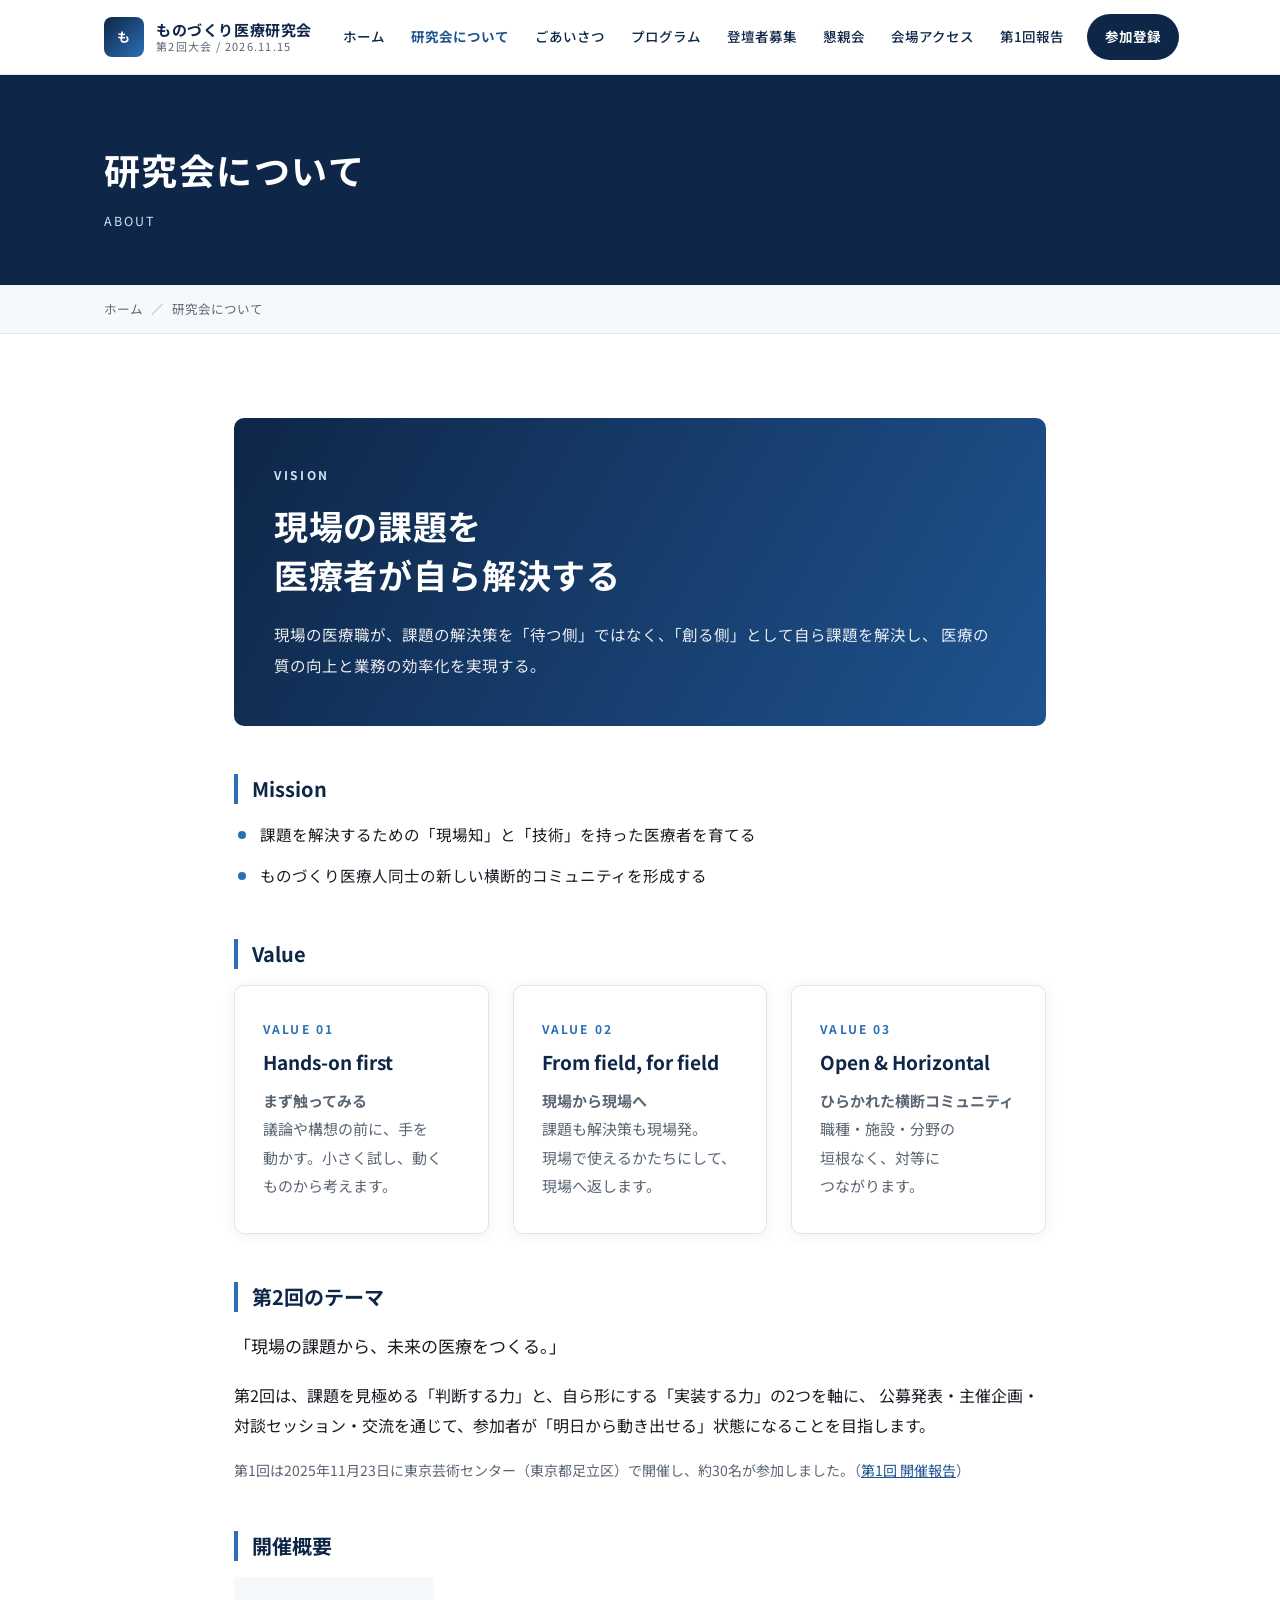
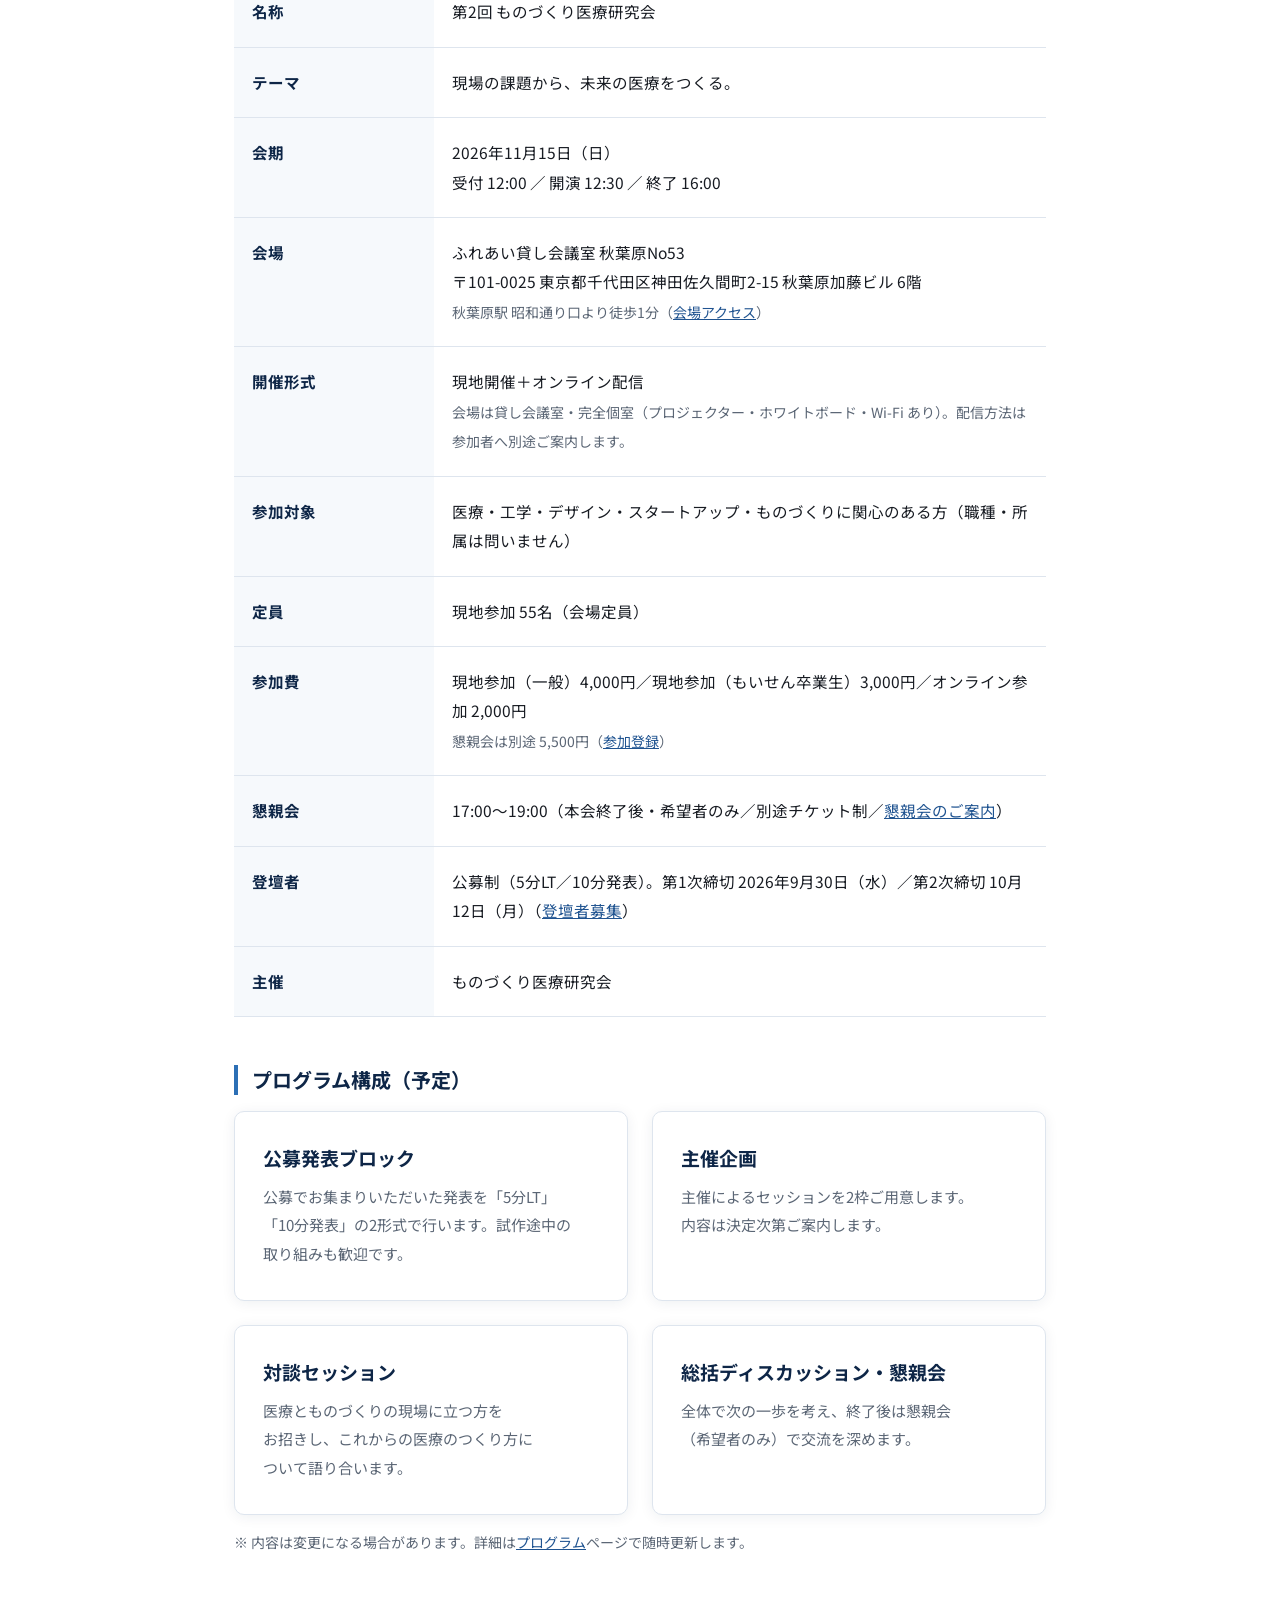
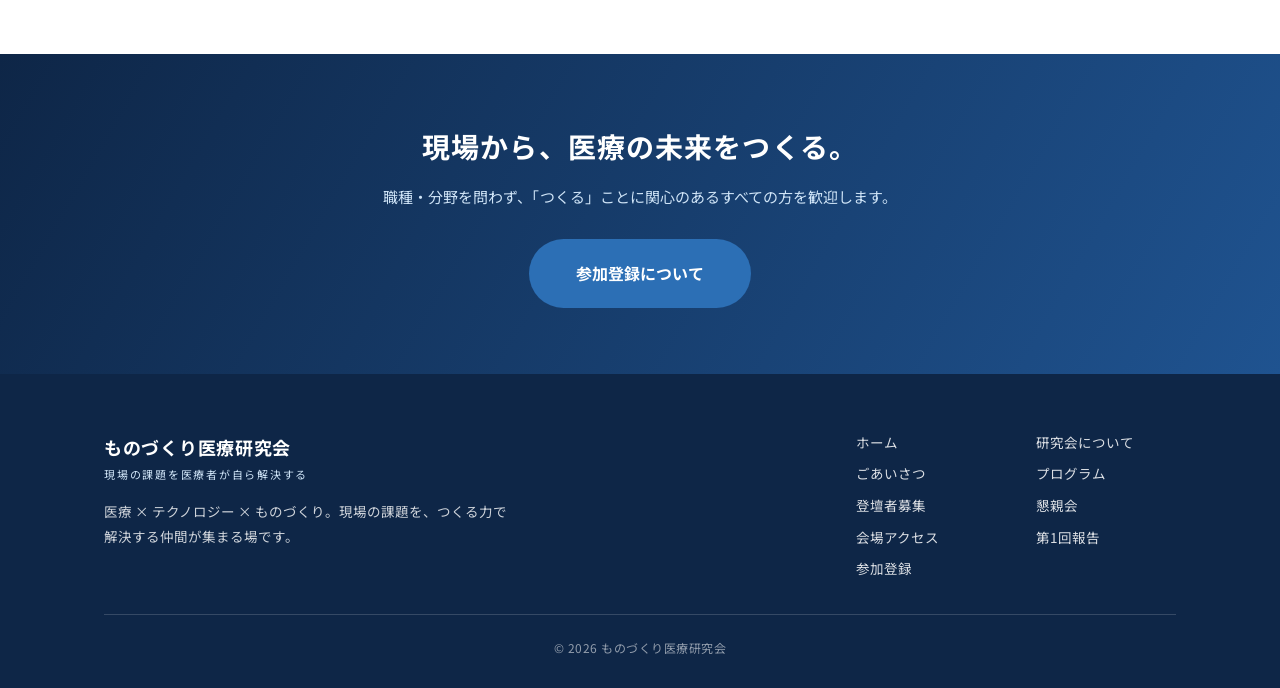
==== commit 4e83239e: "お問い合わせページを廃止、懇親会「過ごし方」削除、会場外部リンク削除、CONCEPTの折り返しを調整 Co-Authored-By: Claude Opus 5 <noreply@anthropic." ====
--- a/about.html
+++ b/about.html
@@ -34,7 +34,6 @@
       <a href="social.html">懇親会</a>
       <a href="access.html">会場アクセス</a>
       <a href="report-1st.html">第1回報告</a>
-      <a href="contact.html">お問い合わせ</a>
       <a href="registration.html" class="nav-cta">参加登録</a>
     </nav>
   </div>
@@ -110,7 +109,6 @@
       <tr><th>懇親会</th><td>17:00〜19:00（本会終了後・希望者のみ／別途チケット制／<a href="social.html">懇親会のご案内</a>）</td></tr>
       <tr><th>登壇者</th><td>公募制（5分LT／10分発表）。第1次締切 2026年9月30日（水）／第2次締切 10月12日（月）（<a href="call-for-presentations.html">登壇者募集</a>）</td></tr>
       <tr><th>主催</th><td>ものづくり医療研究会</td></tr>
-      <tr><th>お問い合わせ</th><td><a href="contact.html">お問い合わせページ</a>をご覧ください。</td></tr>
     </table>
 
     <h2 class="block-title">プログラム構成（予定）</h2>
@@ -160,7 +158,6 @@
       <a href="social.html">懇親会</a>
       <a href="access.html">会場アクセス</a>
       <a href="report-1st.html">第1回報告</a>
-      <a href="contact.html">お問い合わせ</a>
       <a href="registration.html">参加登録</a>
       </nav>
     </div>
--- a/assets/style.css
+++ b/assets/style.css
@@ -324,3 +324,12 @@
 .center { text-align: center; }
 .muted { color: var(--gray); font-size: 14px; }
 .edit-note { font-size: 12.5px; color: var(--gray-light); }
+
+/* 日本語の折り返しを文節単位に（対応ブラウザのみ） */
+.lead, .hero-lead, .section-soft p, .card p, .cta-band p, .vision-text {
+  word-break: auto-phrase; text-wrap: pretty;
+}
+/* 文節のかたまり（この中では改行しない） */
+.ph { display: inline-block; }
+/* 中央揃えの短い段落は行長を均等に */
+.section-soft .center p, .cta-band p, .section-head.center p, .hero-lead { text-wrap: balance; }
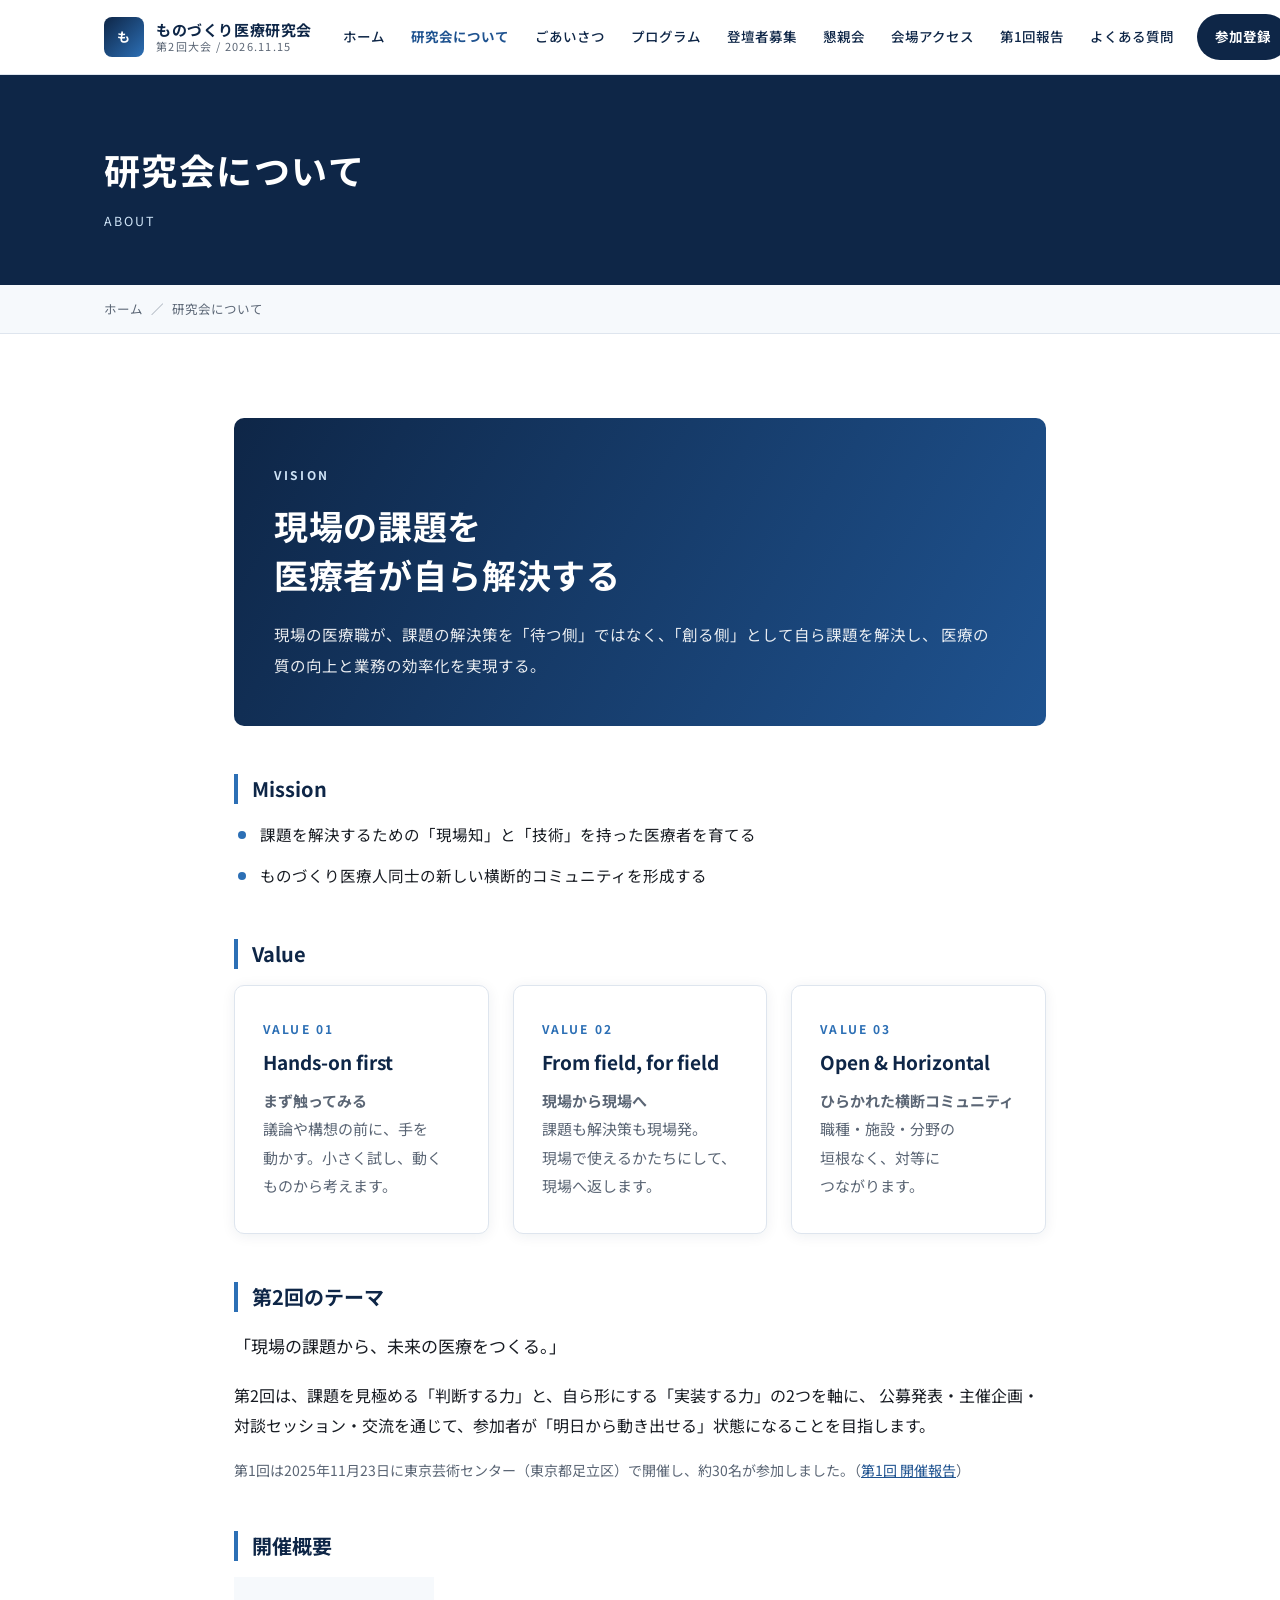
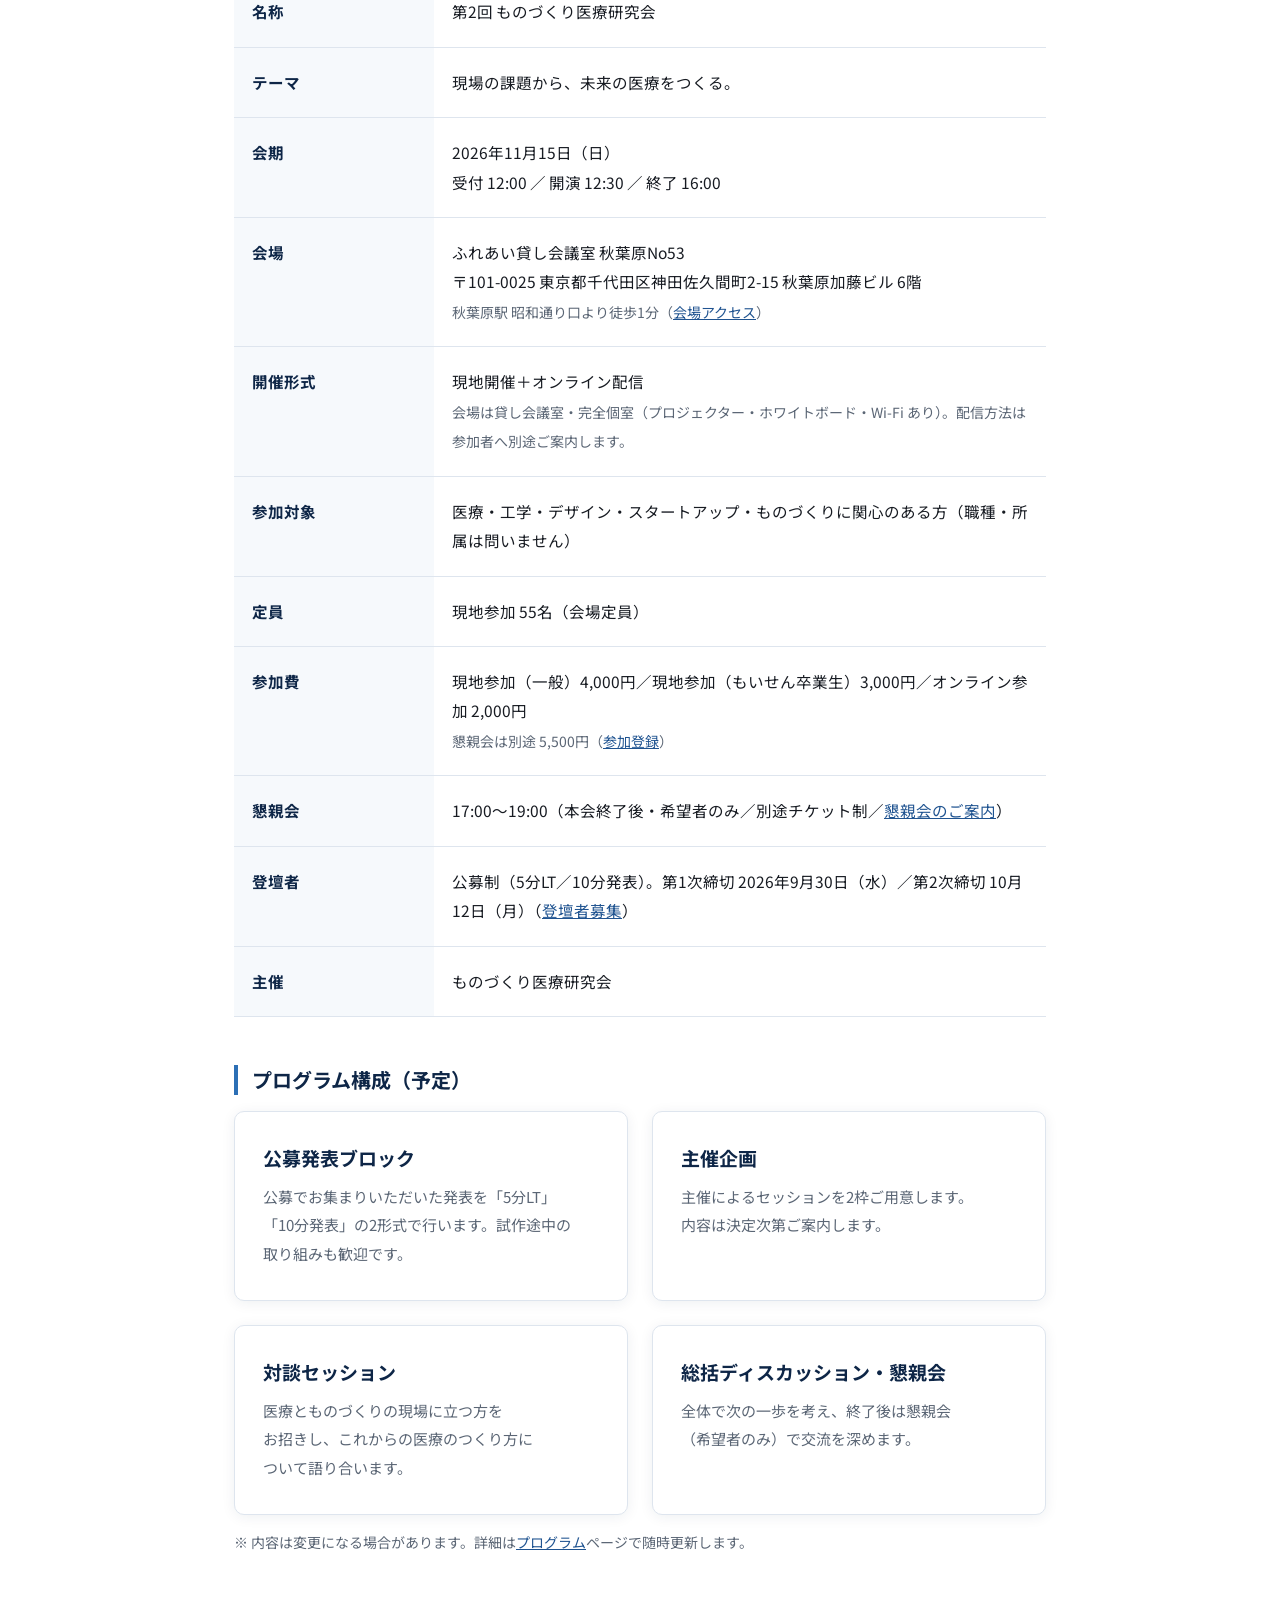
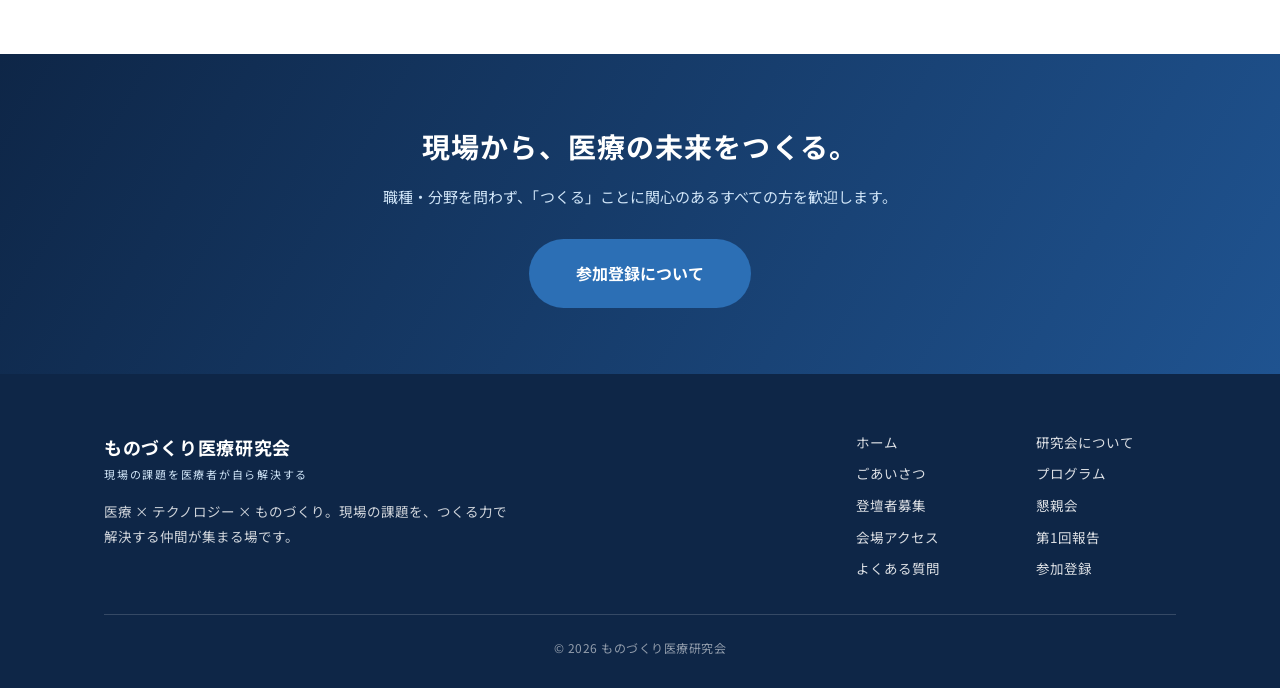
==== commit cf9679ad: "よくある質問ページ（faq.html）を新設し、ナビに追加 Co-Authored-By: Claude Opus 5 <noreply@anthropic.com> Claude-Session: " ====
--- a/about.html
+++ b/about.html
@@ -34,6 +34,7 @@
       <a href="social.html">懇親会</a>
       <a href="access.html">会場アクセス</a>
       <a href="report-1st.html">第1回報告</a>
+      <a href="faq.html">よくある質問</a>
       <a href="registration.html" class="nav-cta">参加登録</a>
     </nav>
   </div>
@@ -158,6 +159,7 @@
       <a href="social.html">懇親会</a>
       <a href="access.html">会場アクセス</a>
       <a href="report-1st.html">第1回報告</a>
+      <a href="faq.html">よくある質問</a>
       <a href="registration.html">参加登録</a>
       </nav>
     </div>
